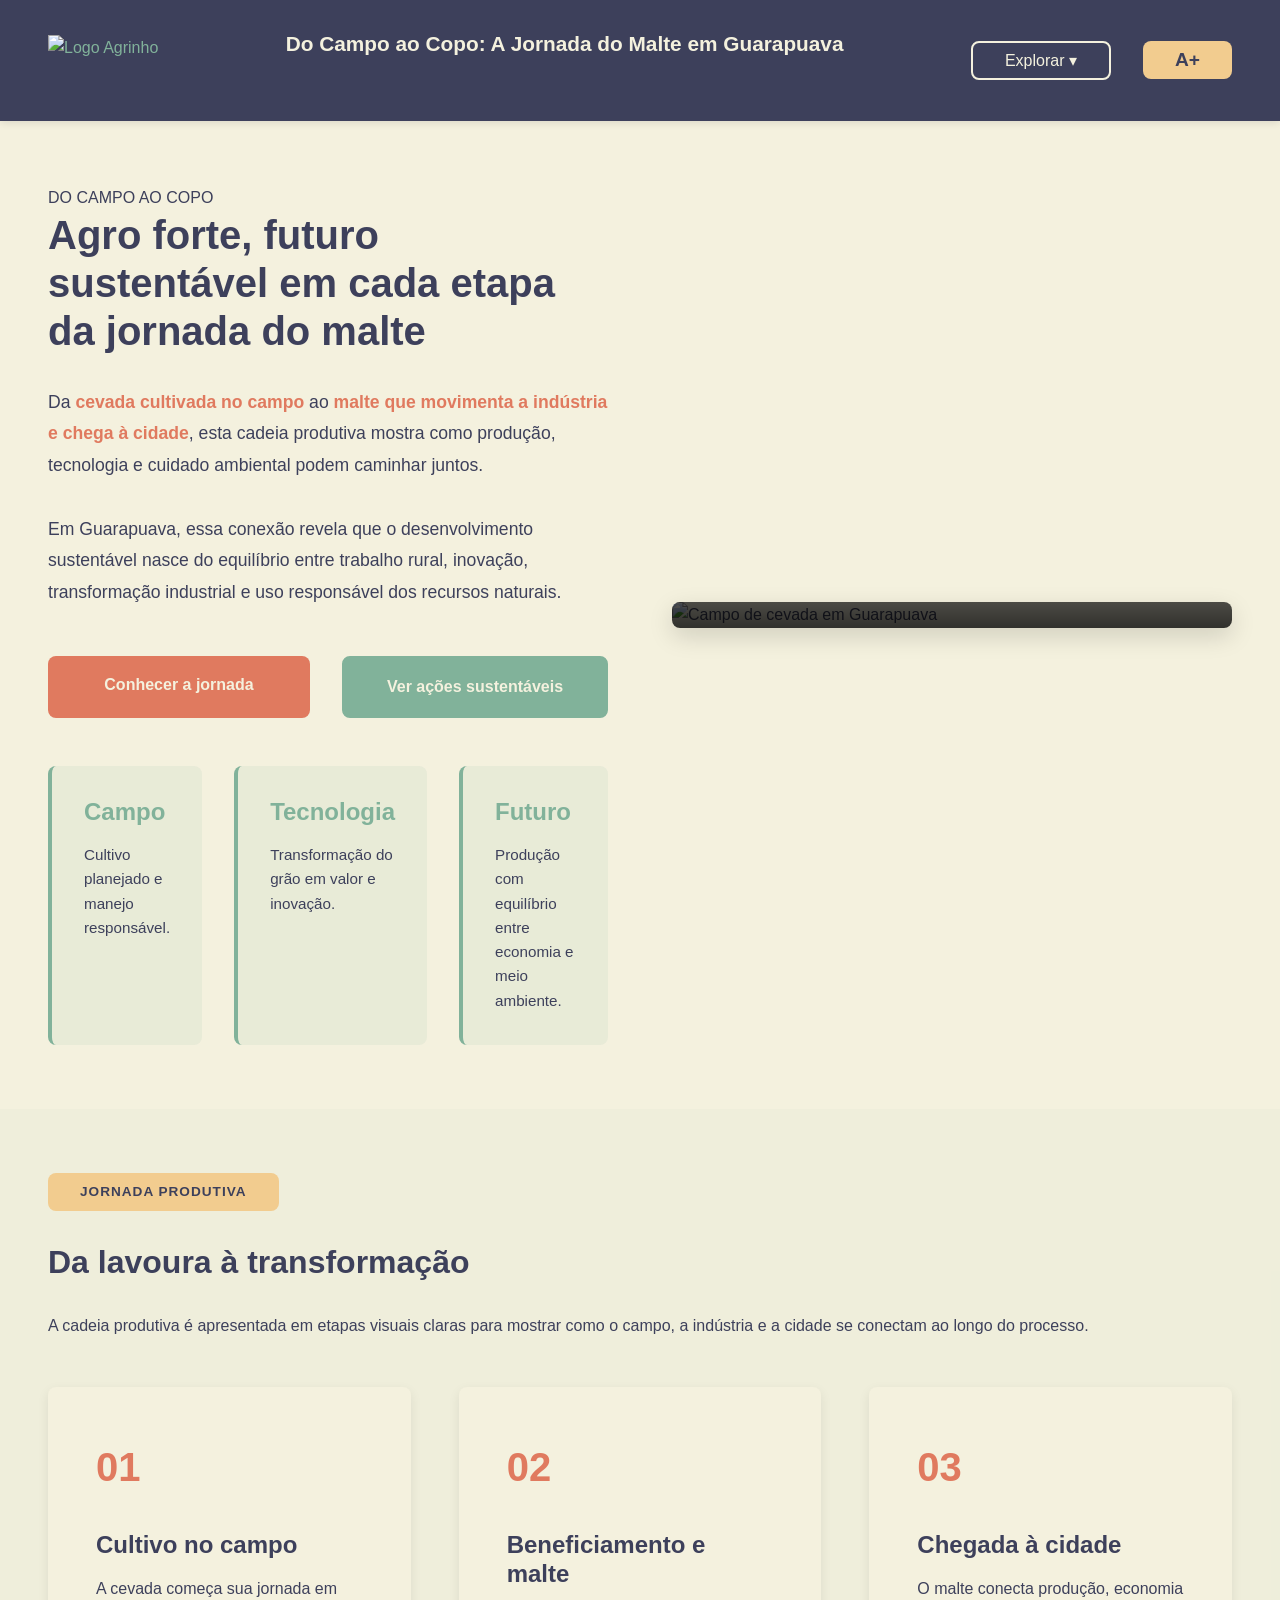
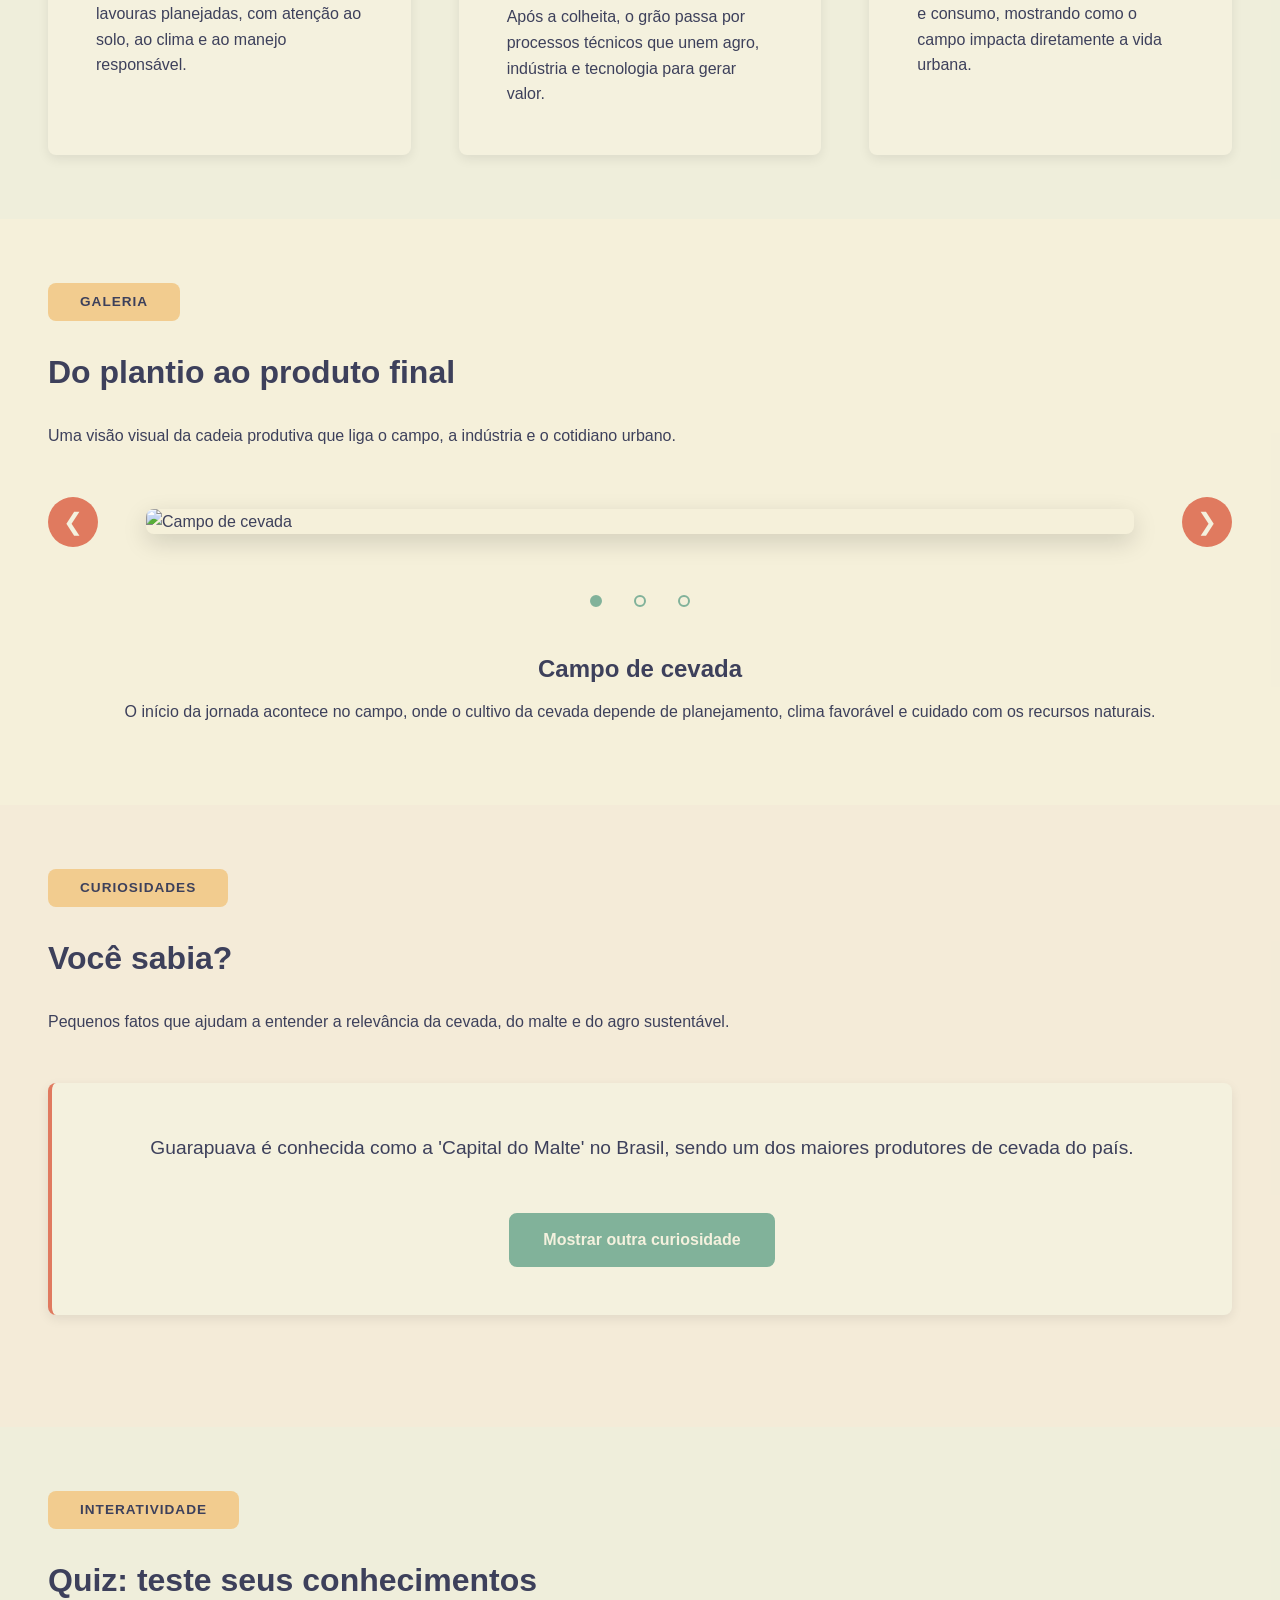
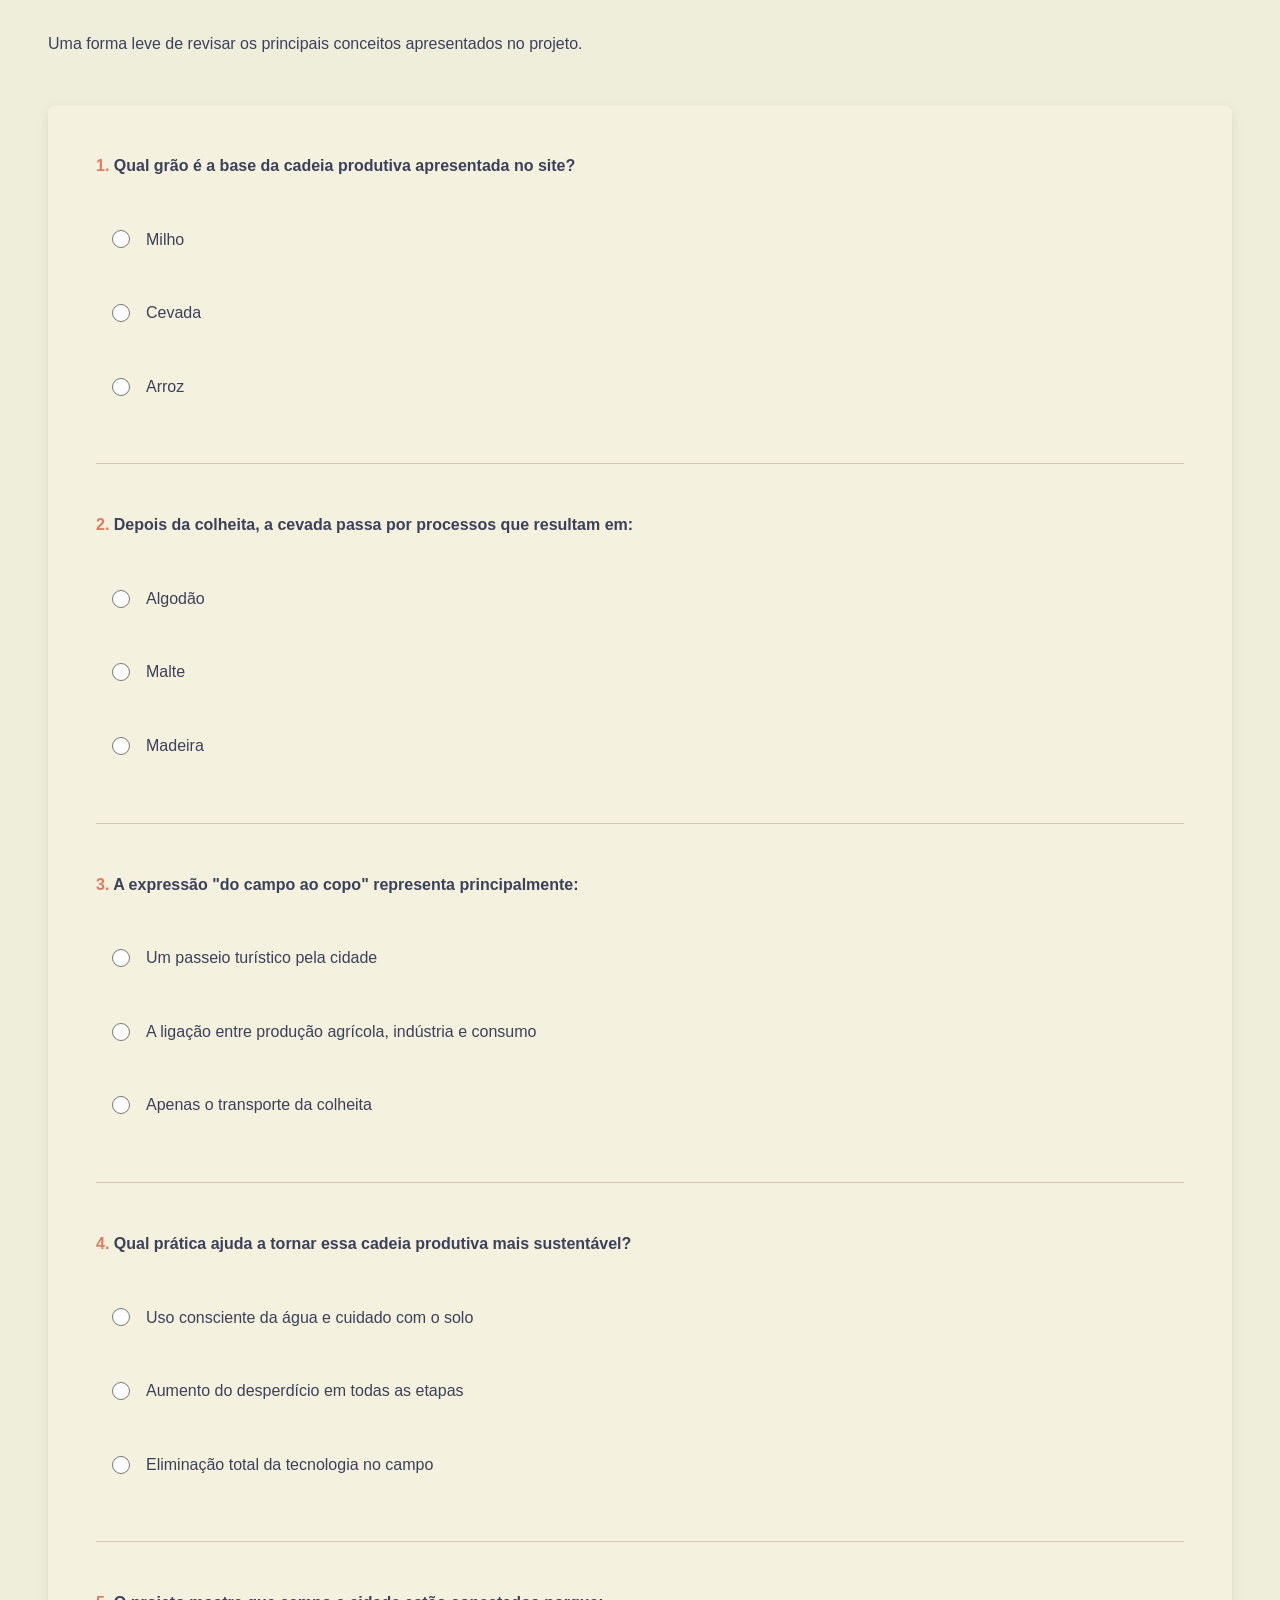
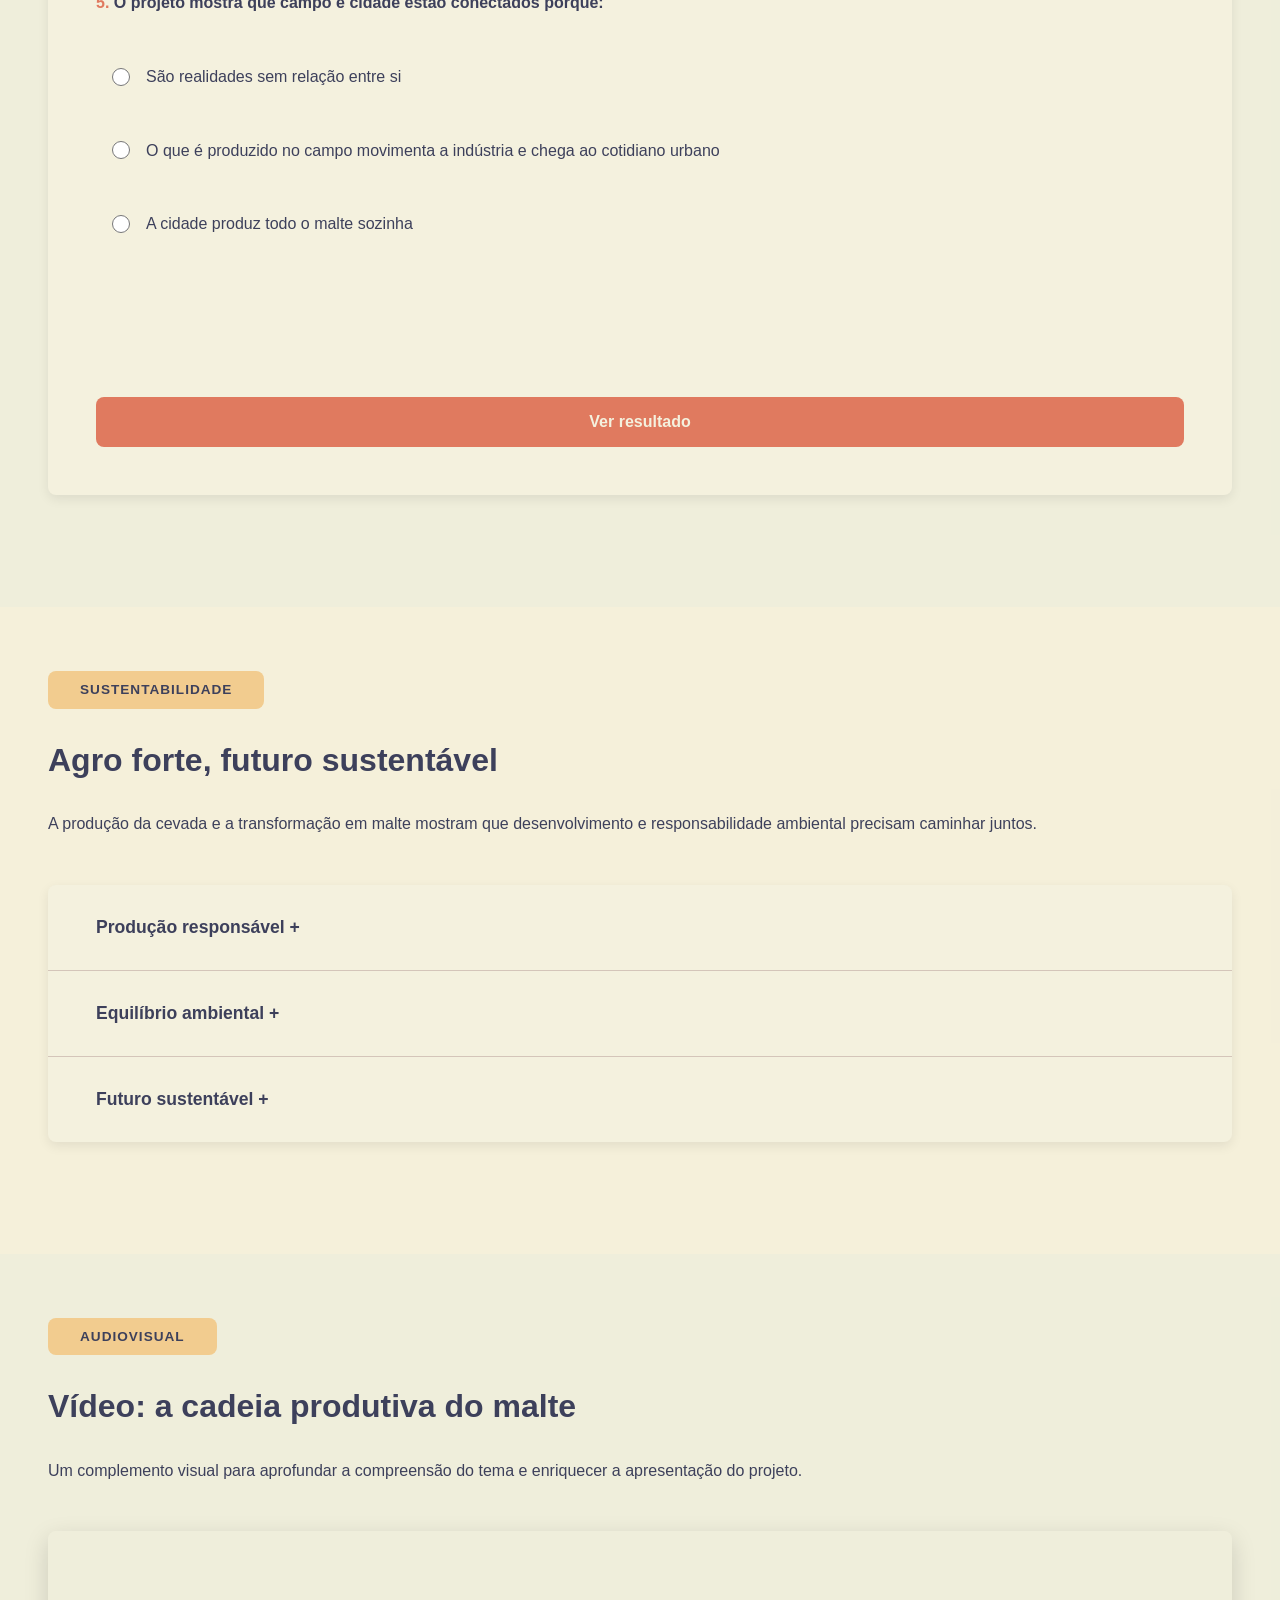
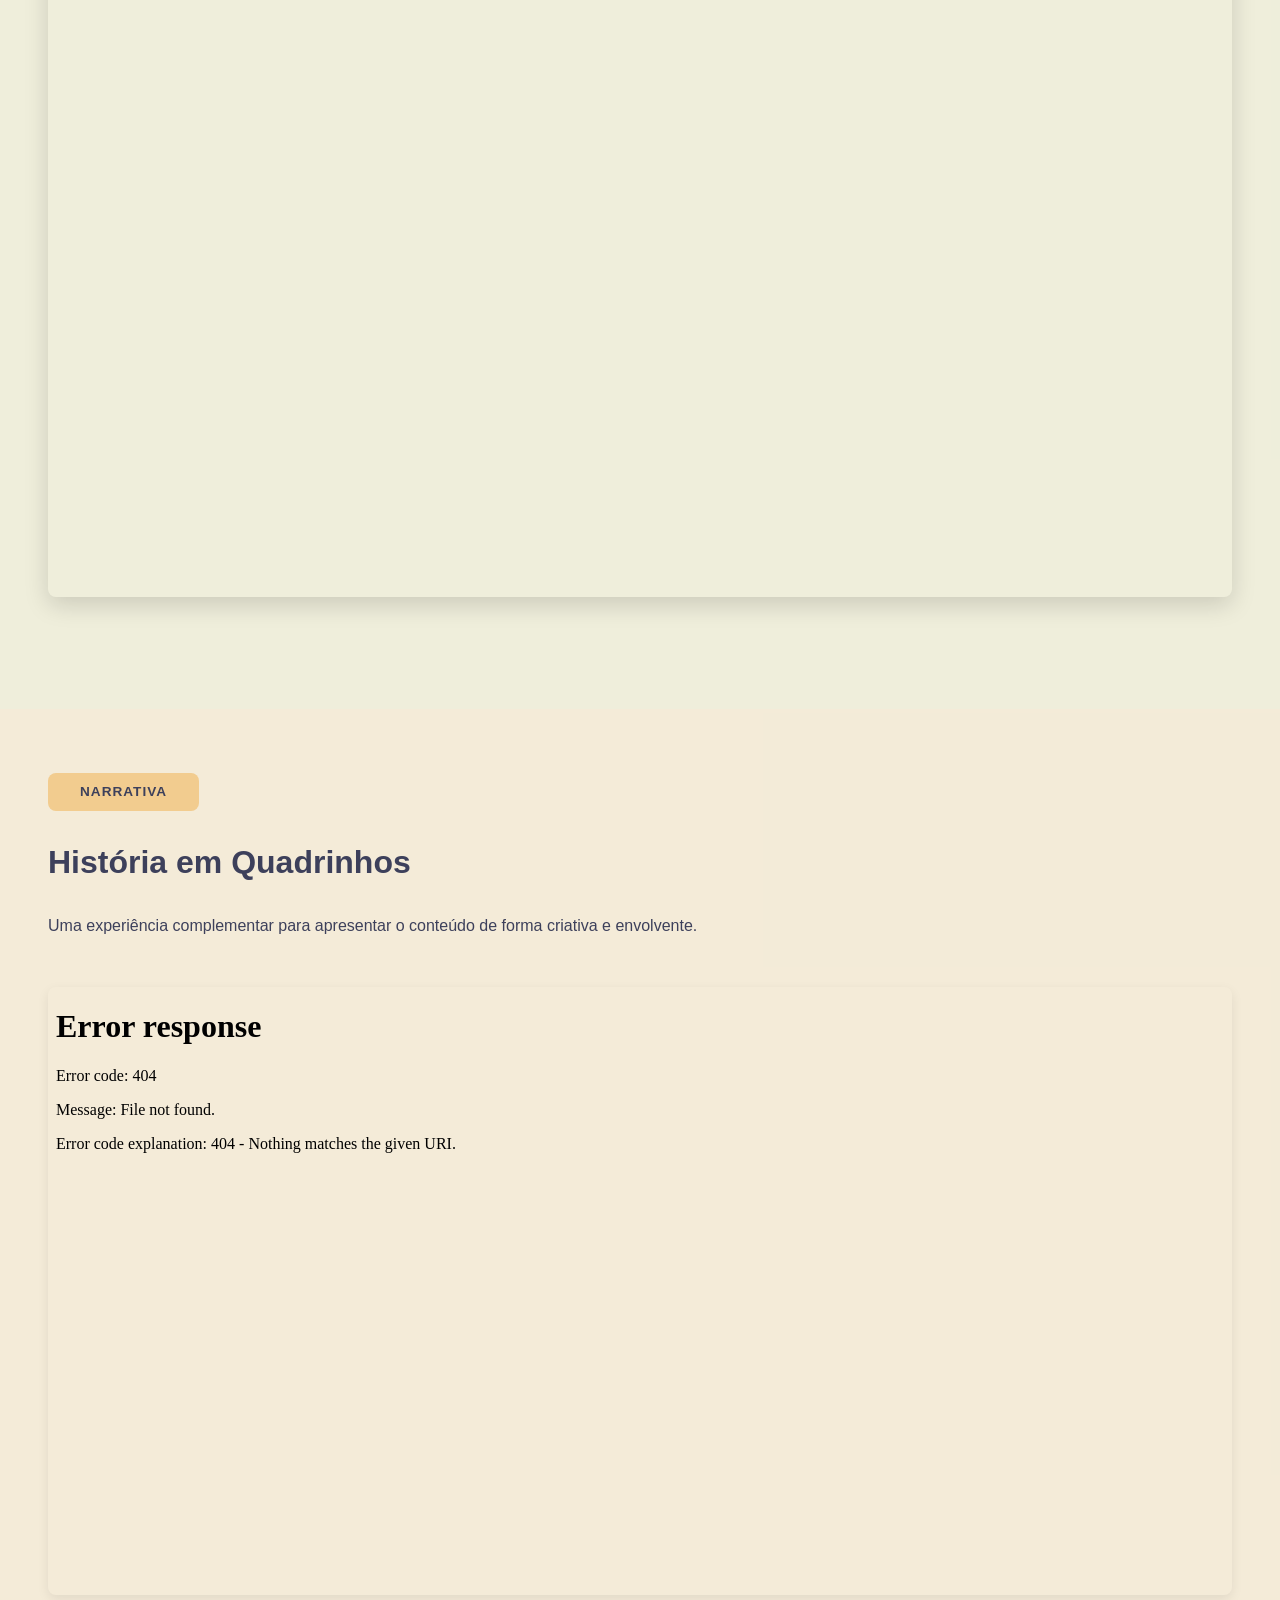
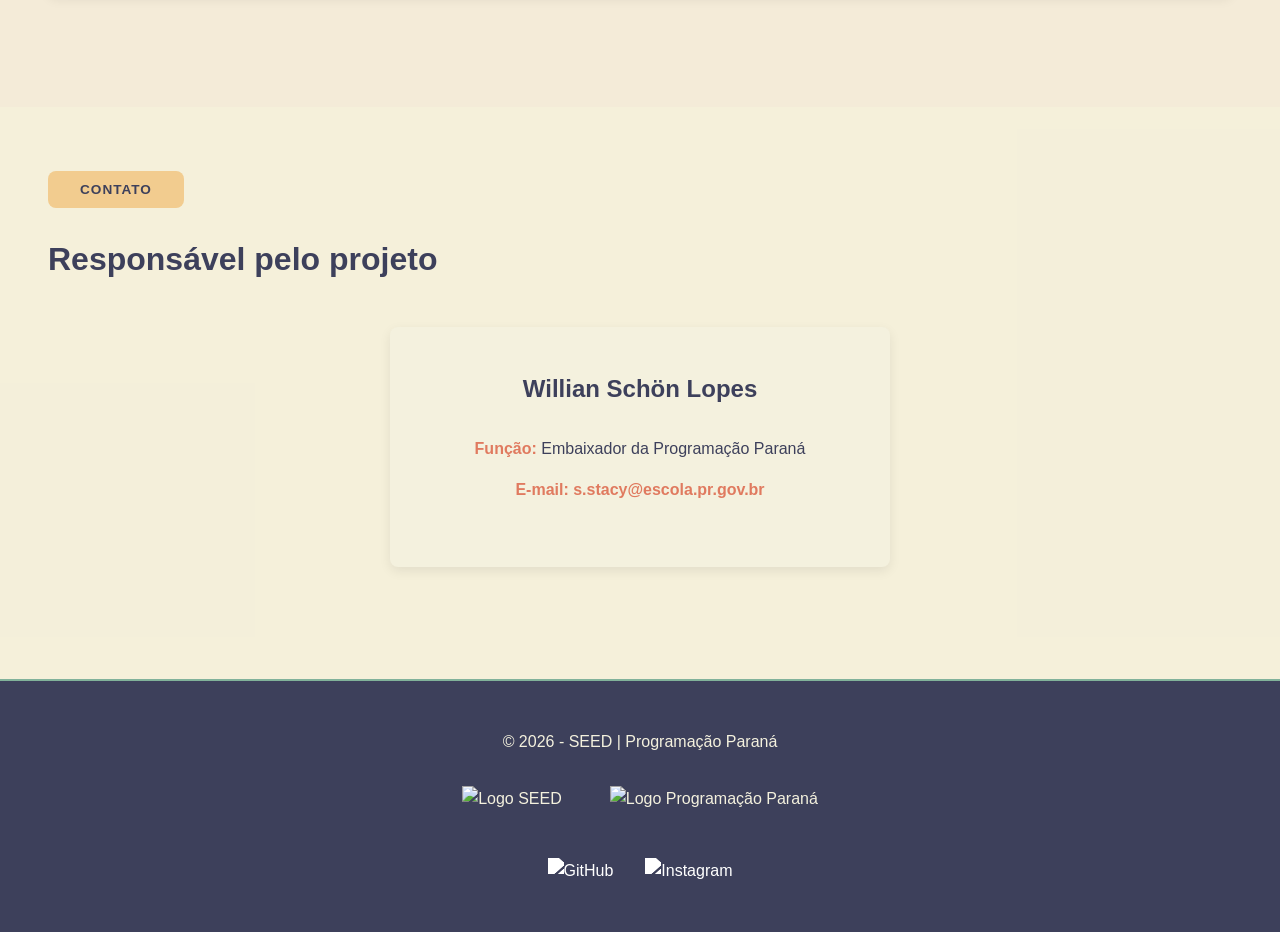
==== index.html @ 2def93a9 "Add files via upload" ====
<!DOCTYPE html>
<html lang="pt-BR">
<head>
    <meta charset="UTF-8">
    <meta name="viewport" content="width=device-width, initial-scale=1.0">
    <title>Do Campo ao Copo: A Jornada do Malte em Guarapuava</title>
    <link rel="stylesheet" href="style.css">
</head>
<body>
    <!-- Header -->
    <header id="header" class="header">
        <div class="header-container">
            <a href="#inicio" class="logo-link" aria-label="Voltar ao início">
                <img src="./img/logo.png" alt="Logo Agrinho" class="logo">
            </a>
            <h1 class="site-title">Do Campo ao Copo: A Jornada do Malte em Guarapuava</h1>
            <nav class="nav-desktop">
                <button id="nav-more-btn" class="nav-more-btn" aria-label="Menu de navegação">Explorar ▾</button>
                <div id="nav-menu" class="nav-menu hidden">
                    <a href="#jornada">Jornada Produtiva</a>
                    <a href="#galeria">Galeria</a>
                    <a href="#curiosidades">Curiosidades</a>
                    <a href="#quiz">Quiz</a>
                    <a href="#sustentabilidade">Sustentabilidade</a>
                    <a href="#video">Vídeo</a>
                    <a href="#hq">História em Quadrinhos</a>
                    <a href="#contato">Contato</a>
                </div>
            </nav>
            <button id="accessibility-btn" class="accessibility-btn" aria-label="Menu de acessibilidade">A+</button>
        </div>
    </header>

    <!-- Accessibility Menu -->
    <div id="accessibility-menu" class="accessibility-menu hidden">
        <div class="accessibility-content">
            <h3>Acessibilidade</h3>
            <div class="accessibility-controls">
                <button id="font-increase" class="font-btn">🔠 Aumentar fonte</button>
                <button id="font-decrease" class="font-btn">🔡 Diminuir fonte</button>
                <button id="contrast-toggle" class="contrast-btn">🌓 Alto contraste</button>
            </div>
            <p class="close-hint">Pressione ESC para fechar</p>
        </div>
    </div>

    <!-- Main Content -->
    <main>
        <!-- Hero Section -->
        <section id="inicio" class="hero">
            <div class="hero-content">
                <div class="hero-text">
                    <span class="hero-label">DO CAMPO AO COPO</span>
                    <h2>Agro forte, futuro sustentável em cada etapa da jornada do malte</h2>
                    <p>Da <strong>cevada cultivada no campo</strong> ao <strong>malte que movimenta a indústria e chega à cidade</strong>, esta cadeia produtiva mostra como produção, tecnologia e cuidado ambiental podem caminhar juntos.</p>
                    <p>Em Guarapuava, essa conexão revela que o desenvolvimento sustentável nasce do equilíbrio entre trabalho rural, inovação, transformação industrial e uso responsável dos recursos naturais.</p>
                    <div class="hero-buttons">
                        <a href="#jornada" class="btn btn-primary">Conhecer a jornada</a>
                        <a href="#sustentabilidade" class="btn btn-secondary">Ver ações sustentáveis</a>
                    </div>
                </div>
                <div class="hero-cards">
                    <div class="hero-card">
                        <h3>Campo</h3>
                        <p>Cultivo planejado e manejo responsável.</p>
                    </div>
                    <div class="hero-card">
                        <h3>Tecnologia</h3>
                        <p>Transformação do grão em valor e inovação.</p>
                    </div>
                    <div class="hero-card">
                        <h3>Futuro</h3>
                        <p>Produção com equilíbrio entre economia e meio ambiente.</p>
                    </div>
                </div>
            </div>
            <div class="hero-image">
                <img src="./img/Hero.png" alt="Campo de cevada em Guarapuava">
                <div class="hero-overlay">
                    <p><strong>UMA MESMA CADEIA, MUITOS IMPACTOS</strong></p>
                    <p>O campo produz, a indústria transforma e a cidade reconhece o valor dessa conexão.</p>
                </div>
            </div>
        </section>

        <!-- Jornada Produtiva Section -->
        <section id="jornada" class="jornada">
            <div class="section-label">JORNADA PRODUTIVA</div>
            <h2>Da lavoura à transformação</h2>
            <p>A cadeia produtiva é apresentada em etapas visuais claras para mostrar como o campo, a indústria e a cidade se conectam ao longo do processo.</p>
            
            <div class="jornada-grid">
                <div class="jornada-card">
                    <div class="jornada-number">01</div>
                    <h3>Cultivo no campo</h3>
                    <p>A cevada começa sua jornada em lavouras planejadas, com atenção ao solo, ao clima e ao manejo responsável.</p>
                </div>
                <div class="jornada-card">
                    <div class="jornada-number">02</div>
                    <h3>Beneficiamento e malte</h3>
                    <p>Após a colheita, o grão passa por processos técnicos que unem agro, indústria e tecnologia para gerar valor.</p>
                </div>
                <div class="jornada-card">
                    <div class="jornada-number">03</div>
                    <h3>Chegada à cidade</h3>
                    <p>O malte conecta produção, economia e consumo, mostrando como o campo impacta diretamente a vida urbana.</p>
                </div>
            </div>
        </section>

        <!-- Galeria Section -->
        <section id="galeria" class="galeria">
            <div class="section-label">GALERIA</div>
            <h2>Do plantio ao produto final</h2>
            <p>Uma visão visual da cadeia produtiva que liga o campo, a indústria e o cotidiano urbano.</p>
            
            <div class="carousel-container">
                <button id="carousel-prev" class="carousel-btn prev" aria-label="Imagem anterior">❮</button>
                <div class="carousel-main">
                    <img id="carousel-image" src="./img/Campo.png" alt="Campo de cevada em Guarapuava" class="carousel-image">
                </div>
                <button id="carousel-next" class="carousel-btn next" aria-label="Próxima imagem">❯</button>
            </div>

            <div class="carousel-indicators">
                <button class="indicator active" data-index="0" aria-label="Ir para imagem 1: Campo de cevada"></button>
                <button class="indicator" data-index="1" aria-label="Ir para imagem 2: Transformação em malte"></button>
                <button class="indicator" data-index="2" aria-label="Ir para imagem 3: Campo e cidade conectados"></button>
            </div>

            <div class="carousel-caption">
                <h3 id="carousel-title">Campo de cevada</h3>
                <p id="carousel-description">O início da jornada acontece no campo, onde o cultivo da cevada depende de planejamento, clima favorável e cuidado com os recursos naturais.</p>
            </div>
        </section>

        <!-- Curiosidades Section -->
        <section id="curiosidades" class="curiosidades">
            <div class="section-label">CURIOSIDADES</div>
            <h2>Você sabia?</h2>
            <p>Pequenos fatos que ajudam a entender a relevância da cevada, do malte e do agro sustentável.</p>
            
            <div class="fact-box">
                <p id="fact-text">A cevada é um dos grãos cultivados há mais tempo pela humanidade e segue tendo grande importância econômica e alimentar.</p>
                <button id="fact-btn" class="btn btn-secondary">Mostrar outra curiosidade</button>
            </div>
        </section>

        <!-- Quiz Section -->
        <section id="quiz" class="quiz">
            <div class="section-label">INTERATIVIDADE</div>
            <h2>Quiz: teste seus conhecimentos</h2>
            <p>Uma forma leve de revisar os principais conceitos apresentados no projeto.</p>
            
            <form id="quiz-form" class="quiz-form">
                <div class="quiz-question">
                    <p><strong>1.</strong> Qual grão é a base da cadeia produtiva apresentada no site?</p>
                    <div class="quiz-options">
                        <label><input type="radio" name="q1" value="errado"> Milho</label>
                        <label><input type="radio" name="q1" value="certo"> Cevada</label>
                        <label><input type="radio" name="q1" value="errado"> Arroz</label>
                    </div>
                </div>

                <div class="quiz-question">
                    <p><strong>2.</strong> Depois da colheita, a cevada passa por processos que resultam em:</p>
                    <div class="quiz-options">
                        <label><input type="radio" name="q2" value="errado"> Algodão</label>
                        <label><input type="radio" name="q2" value="certo"> Malte</label>
                        <label><input type="radio" name="q2" value="errado"> Madeira</label>
                    </div>
                </div>

                <div class="quiz-question">
                    <p><strong>3.</strong> A expressão "do campo ao copo" representa principalmente:</p>
                    <div class="quiz-options">
                        <label><input type="radio" name="q3" value="errado"> Um passeio turístico pela cidade</label>
                        <label><input type="radio" name="q3" value="certo"> A ligação entre produção agrícola, indústria e consumo</label>
                        <label><input type="radio" name="q3" value="errado"> Apenas o transporte da colheita</label>
                    </div>
                </div>

                <div class="quiz-question">
                    <p><strong>4.</strong> Qual prática ajuda a tornar essa cadeia produtiva mais sustentável?</p>
                    <div class="quiz-options">
                        <label><input type="radio" name="q4" value="certo"> Uso consciente da água e cuidado com o solo</label>
                        <label><input type="radio" name="q4" value="errado"> Aumento do desperdício em todas as etapas</label>
                        <label><input type="radio" name="q4" value="errado"> Eliminação total da tecnologia no campo</label>
                    </div>
                </div>

                <div class="quiz-question">
                    <p><strong>5.</strong> O projeto mostra que campo e cidade estão conectados porque:</p>
                    <div class="quiz-options">
                        <label><input type="radio" name="q5" value="errado"> São realidades sem relação entre si</label>
                        <label><input type="radio" name="q5" value="certo"> O que é produzido no campo movimenta a indústria e chega ao cotidiano urbano</label>
                        <label><input type="radio" name="q5" value="errado"> A cidade produz todo o malte sozinha</label>
                    </div>
                </div>

                <button type="button" id="quiz-submit" class="btn btn-primary">Ver resultado</button>
            </form>

            <div id="quiz-result" class="quiz-result hidden">
                <h3>Seu resultado</h3>
                <p id="result-score"></p>
                <p id="result-message"></p>
                <button id="quiz-restart" class="btn btn-secondary">Refazer quiz</button>
            </div>
        </section>

        <!-- Sustentabilidade Section -->
        <section id="sustentabilidade" class="sustentabilidade">
            <div class="section-label">SUSTENTABILIDADE</div>
            <h2>Agro forte, futuro sustentável</h2>
            <p>A produção da cevada e a transformação em malte mostram que desenvolvimento e responsabilidade ambiental precisam caminhar juntos.</p>
            
            <div class="accordion">
                <div class="accordion-item">
                    <button class="accordion-header">Produção responsável +</button>
                    <div class="accordion-content hidden">
                        <p>O manejo responsável do solo, o uso consciente da água e a seleção adequada de sementes garantem uma produção de qualidade sem comprometer os recursos naturais. A tecnologia agrícola moderna permite otimizar cada etapa do cultivo, reduzindo desperdícios e aumentando a eficiência.</p>
                    </div>
                </div>

                <div class="accordion-item">
                    <button class="accordion-header">Equilíbrio ambiental +</button>
                    <div class="accordion-content hidden">
                        <p>A preservação do solo, a conservação da biodiversidade e a redução do uso de agrotóxicos são práticas essenciais para manter o equilíbrio ambiental. A cadeia produtiva do malte demonstra como é possível produzir alimentos de qualidade respeitando o meio ambiente.</p>
                    </div>
                </div>

                <div class="accordion-item">
                    <button class="accordion-header">Futuro sustentável +</button>
                    <div class="accordion-content hidden">
                        <p>Investir em inovação, tecnologia limpa e práticas sustentáveis garante um futuro próspero para o agronegócio. A conexão entre campo, indústria e cidade cria oportunidades de desenvolvimento econômico que beneficiam toda a sociedade sem prejudicar as gerações futuras.</p>
                    </div>
                </div>
            </div>
        </section>

        <!-- Vídeo Section -->
        <section id="video" class="video">
            <div class="section-label">AUDIOVISUAL</div>
            <h2>Vídeo: a cadeia produtiva do malte</h2>
            <p>Um complemento visual para aprofundar a compreensão do tema e enriquecer a apresentação do projeto.</p>
            
            <div class="video-container">
                <div class="video-responsive">
                    <iframe width="560" height="315" src="https://www.youtube.com/embed/S_8qCqU0uR4" title="YouTube video player" frameborder="0" allow="accelerometer; autoplay; clipboard-write; encrypted-media; gyroscope; picture-in-picture; web-share" allowfullscreen></iframe>
                </div>
            </div>
        </section>

        <!-- HQ Section -->
        <section id="hq" class="hq">
            <div class="section-label">NARRATIVA</div>
            <h2>História em Quadrinhos</h2>
            <p>Uma experiência complementar para apresentar o conteúdo de forma criativa e envolvente.</p>
            
            <div class="hq-container">
                <iframe src="./HQ/hq.html" title="História em Quadrinhos" class="hq-iframe"></iframe>
            </div>
        </section>

        <!-- Contato Section -->
        <section id="contato" class="contato">
            <div class="section-label">CONTATO</div>
            <h2>Responsável pelo projeto</h2>
            
            <div class="contato-card">
                <h3>Willian Schön Lopes</h3>
                <p><strong>Função:</strong> Embaixador da Programação Paraná</p>
                <p><strong>E-mail:</strong> <a href="mailto:s.stacy@escola.pr.gov.br">s.stacy@escola.pr.gov.br</a></p>
            </div>
        </section>
    </main>

    <!-- Footer -->
    <footer class="footer">
        <div class="footer-content">
            <p>&copy; 2026 - SEED | Programação Paraná</p>
            <div class="footer-logos">
                <img src="./img/SEED.png" alt="Logo SEED" class="footer-logo">
                <img src="./img/ProgramacaoParana.png" alt="Logo Programação Paraná" class="footer-logo">
            </div>
            <div class="social-links">
                <a href="https://github.com/schonlopes" aria-label="GitHub">
                    <img src="./img/github.png" alt="GitHub">
                </a>
                <a href="https://www.instagram.com/schonlopes" aria-label="Instagram">
                    <img src="./img/instagram.png" alt="Instagram">
                </a>
            </div>
        </div>
    </footer>

    <script src="script.js"></script>
</body>
</html>
---- style.css ----
/* ==================== VARIÁVEIS CSS ==================== */
:root {
    --color-primary: #81b29a;
    --color-secondary: #e07a5f;
    --color-accent: #f2cc8f;
    --color-dark: #3d405b;
    --color-light: #f4f1de;
    --color-text: #3d405b;
    --color-border: #d4c5b9;
    
    --font-size-base: 16px;
    --font-size-h1: 3rem;
    --font-size-h2: 2rem;
    --font-size-h3: 1.5rem;
    
    --spacing-xs: 0.5rem;
    --spacing-sm: 1rem;
    --spacing-md: 2rem;
    --spacing-lg: 3rem;
    --spacing-xl: 4rem;
    
    --border-radius: 8px;
    --transition: all 0.3s ease;
}

/* ==================== RESET E ESTILOS GLOBAIS ==================== */
* {
    margin: 0;
    padding: 0;
    box-sizing: border-box;
}

html {
    scroll-behavior: smooth;
}

body {
    font-family: -apple-system, BlinkMacSystemFont, 'Segoe UI', Roboto, Oxygen, Ubuntu, Cantarell, sans-serif;
    font-size: var(--font-size-base);
    line-height: 1.6;
    color: var(--color-text);
    background-color: var(--color-light);
}

body.high-contrast {
    --color-light: #000000;
    --color-dark: #ffffff;
    --color-text: #ffffff;
    --color-primary: #ffff00;
    --color-secondary: #00ffff;
    background-color: #000000;
    color: #ffffff;
}

/* ==================== TIPOGRAFIA ==================== */
h1, h2, h3, h4, h5, h6 {
    font-weight: 700;
    line-height: 1.2;
    margin-bottom: var(--spacing-md);
}

h1 { font-size: var(--font-size-h1); }
h2 { font-size: var(--font-size-h2); }
h3 { font-size: var(--font-size-h3); }

p {
    margin-bottom: var(--spacing-sm);
}

a {
    color: var(--color-primary);
    text-decoration: none;
    transition: var(--transition);
}

a:hover {
    color: var(--color-secondary);
    text-decoration: underline;
}

strong {
    font-weight: 700;
    color: var(--color-secondary);
}

/* ==================== HEADER ==================== */
.header {
    background-color: var(--color-dark);
    color: var(--color-light);
    padding: var(--spacing-md) var(--spacing-lg);
    position: sticky;
    top: 0;
    z-index: 1000;
    box-shadow: 0 2px 8px rgba(0, 0, 0, 0.1);
}

.header-container {
    max-width: 1400px;
    margin: 0 auto;
    display: flex;
    align-items: center;
    justify-content: space-between;
    gap: var(--spacing-md);
}

.logo-link {
    display: flex;
    align-items: center;
    flex-shrink: 0;
}

.logo {
    height: 50px;
    width: auto;
}

.site-title {
    flex: 1;
    font-size: 1.3rem;
    font-weight: 700;
    text-align: center;
}

/* ==================== NAVEGAÇÃO ==================== */
.nav-desktop {
    position: relative;
}

.nav-more-btn {
    background-color: transparent;
    border: 2px solid var(--color-light);
    color: var(--color-light);
    padding: var(--spacing-xs) var(--spacing-md);
    border-radius: var(--border-radius);
    cursor: pointer;
    font-size: 1rem;
    transition: var(--transition);
}

.nav-more-btn:hover {
    background-color: var(--color-primary);
    border-color: var(--color-primary);
    color: var(--color-dark);
}

.nav-menu {
    position: absolute;
    top: 100%;
    right: 0;
    background-color: var(--color-dark);
    border: 1px solid var(--color-border);
    border-radius: var(--border-radius);
    margin-top: var(--spacing-xs);
    min-width: 200px;
    box-shadow: 0 4px 12px rgba(0, 0, 0, 0.2);
}

.nav-menu a {
    display: block;
    padding: var(--spacing-sm) var(--spacing-md);
    color: var(--color-light);
    border-bottom: 1px solid rgba(255, 255, 255, 0.1);
    transition: var(--transition);
}

.nav-menu a:last-child {
    border-bottom: none;
}

.nav-menu a:hover {
    background-color: var(--color-primary);
    color: var(--color-dark);
}

.nav-menu.hidden {
    display: none;
}

/* ==================== ACESSIBILIDADE ==================== */
.accessibility-btn {
    background-color: var(--color-accent);
    border: none;
    color: var(--color-dark);
    padding: var(--spacing-xs) var(--spacing-md);
    border-radius: var(--border-radius);
    cursor: pointer;
    font-weight: 700;
    font-size: 1.2rem;
    transition: var(--transition);
}

.accessibility-btn:hover {
    background-color: var(--color-secondary);
    color: var(--color-light);
}

.accessibility-menu {
    position: fixed;
    top: 80px;
    right: 20px;
    background-color: var(--color-light);
    border: 2px solid var(--color-primary);
    border-radius: var(--border-radius);
    padding: var(--spacing-md);
    z-index: 999;
    box-shadow: 0 4px 16px rgba(0, 0, 0, 0.2);
    max-width: 300px;
}

.accessibility-menu.hidden {
    display: none;
}

.accessibility-content h3 {
    margin-bottom: var(--spacing-md);
    color: var(--color-dark);
}

.accessibility-controls {
    display: flex;
    flex-direction: column;
    gap: var(--spacing-sm);
    margin-bottom: var(--spacing-md);
}

.font-btn, .contrast-btn {
    background-color: var(--color-primary);
    border: none;
    color: var(--color-light);
    padding: var(--spacing-sm) var(--spacing-md);
    border-radius: var(--border-radius);
    cursor: pointer;
    transition: var(--transition);
}

.font-btn:hover, .contrast-btn:hover {
    background-color: var(--color-secondary);
}

.close-hint {
    font-size: 0.85rem;
    color: var(--color-text);
    opacity: 0.7;
}

/* ==================== BOTÕES ==================== */
.btn {
    display: inline-block;
    padding: var(--spacing-sm) var(--spacing-md);
    border-radius: var(--border-radius);
    border: none;
    cursor: pointer;
    font-weight: 600;
    transition: var(--transition);
    text-align: center;
    font-size: 1rem;
}

.btn-primary {
    background-color: var(--color-secondary);
    color: var(--color-light);
}

.btn-primary:hover {
    background-color: #c66a52;
    transform: translateY(-2px);
}

.btn-secondary {
    background-color: var(--color-primary);
    color: var(--color-light);
    border: 2px solid var(--color-primary);
}

.btn-secondary:hover {
    background-color: transparent;
    color: var(--color-primary);
}

/* ==================== SEÇÕES GERAIS ==================== */
section {
    padding: var(--spacing-xl) var(--spacing-lg);
    max-width: 1400px;
    margin: 0 auto;
}

.section-label {
    display: inline-block;
    background-color: var(--color-accent);
    color: var(--color-dark);
    padding: var(--spacing-xs) var(--spacing-md);
    border-radius: var(--border-radius);
    font-size: 0.85rem;
    font-weight: 700;
    margin-bottom: var(--spacing-md);
    letter-spacing: 1px;
}

/* ==================== HERO SECTION ==================== */
.hero {
    display: grid;
    grid-template-columns: 1fr 1fr;
    gap: var(--spacing-xl);
    align-items: center;
    padding: var(--spacing-xl) var(--spacing-lg);
}

.hero-text h2 {
    font-size: 2.5rem;
    margin-bottom: var(--spacing-md);
    color: var(--color-dark);
}

.hero-text p {
    font-size: 1.1rem;
    margin-bottom: var(--spacing-md);
    line-height: 1.8;
}

.hero-buttons {
    display: flex;
    gap: var(--spacing-md);
    margin-top: var(--spacing-lg);
    flex-wrap: wrap;
}

.hero-buttons .btn {
    flex: 1;
    min-width: 150px;
}

.hero-cards {
    display: grid;
    grid-template-columns: repeat(3, 1fr);
    gap: var(--spacing-md);
    margin-top: var(--spacing-lg);
}

.hero-card {
    background-color: rgba(129, 178, 154, 0.1);
    padding: var(--spacing-md);
    border-radius: var(--border-radius);
    border-left: 4px solid var(--color-primary);
}

.hero-card h3 {
    color: var(--color-primary);
    margin-bottom: var(--spacing-sm);
}

.hero-card p {
    font-size: 0.95rem;
    margin-bottom: 0;
}

.hero-image {
    position: relative;
    border-radius: var(--border-radius);
    overflow: hidden;
    box-shadow: 0 8px 24px rgba(0, 0, 0, 0.15);
}

.hero-image img {
    width: 100%;
    height: auto;
    display: block;
}

.hero-overlay {
    position: absolute;
    bottom: 0;
    left: 0;
    right: 0;
    background: linear-gradient(to top, rgba(0, 0, 0, 0.8), transparent);
    color: var(--color-light);
    padding: var(--spacing-lg) var(--spacing-md);
    text-align: center;
}

.hero-overlay p {
    margin-bottom: var(--spacing-xs);
    font-weight: 600;
}

/* ==================== JORNADA SECTION ==================== */
.jornada {
    background-color: rgba(129, 178, 154, 0.05);
}

.jornada-grid {
    display: grid;
    grid-template-columns: repeat(auto-fit, minmax(280px, 1fr));
    gap: var(--spacing-lg);
    margin-top: var(--spacing-lg);
}

.jornada-card {
    background-color: var(--color-light);
    padding: var(--spacing-lg);
    border-radius: var(--border-radius);
    box-shadow: 0 4px 12px rgba(0, 0, 0, 0.08);
    transition: var(--transition);
}

.jornada-card:hover {
    transform: translateY(-4px);
    box-shadow: 0 8px 20px rgba(0, 0, 0, 0.12);
}

.jornada-number {
    font-size: 2.5rem;
    font-weight: 700;
    color: var(--color-secondary);
    margin-bottom: var(--spacing-md);
}

.jornada-card h3 {
    color: var(--color-dark);
    margin-bottom: var(--spacing-sm);
}

.jornada-card p {
    color: var(--color-text);
    margin-bottom: 0;
}

/* ==================== GALERIA/CAROUSEL ==================== */
.galeria {
    background-color: rgba(242, 204, 143, 0.05);
}

.carousel-container {
    display: flex;
    align-items: center;
    gap: var(--spacing-lg);
    margin: var(--spacing-lg) 0;
    position: relative;
}

.carousel-main {
    flex: 1;
    border-radius: var(--border-radius);
    overflow: hidden;
    box-shadow: 0 8px 24px rgba(0, 0, 0, 0.15);
}

.carousel-image {
    width: 100%;
    height: auto;
    display: block;
}

.carousel-btn {
    background-color: var(--color-secondary);
    border: none;
    color: var(--color-light);
    width: 50px;
    height: 50px;
    border-radius: 50%;
    cursor: pointer;
    font-size: 1.5rem;
    display: flex;
    align-items: center;
    justify-content: center;
    transition: var(--transition);
    flex-shrink: 0;
}

.carousel-btn:hover {
    background-color: #c66a52;
    transform: scale(1.1);
}

.carousel-indicators {
    display: flex;
    justify-content: center;
    gap: var(--spacing-md);
    margin: var(--spacing-lg) 0;
}

.indicator {
    width: 12px;
    height: 12px;
    border-radius: 50%;
    border: 2px solid var(--color-primary);
    background-color: transparent;
    cursor: pointer;
    transition: var(--transition);
}

.indicator.active {
    background-color: var(--color-primary);
}

.carousel-caption {
    text-align: center;
    margin-top: var(--spacing-lg);
}

.carousel-caption h3 {
    color: var(--color-dark);
    margin-bottom: var(--spacing-sm);
}

.carousel-caption p {
    font-size: 1rem;
    color: var(--color-text);
}

/* ==================== CURIOSIDADES ==================== */
.curiosidades {
    background-color: rgba(224, 122, 95, 0.05);
}

.fact-box {
    background-color: var(--color-light);
    padding: var(--spacing-lg);
    border-radius: var(--border-radius);
    border-left: 4px solid var(--color-secondary);
    text-align: center;
    box-shadow: 0 4px 12px rgba(0, 0, 0, 0.08);
    margin: var(--spacing-lg) 0;
}

.fact-box p {
    font-size: 1.2rem;
    color: var(--color-dark);
    margin-bottom: var(--spacing-lg);
    line-height: 1.8;
}

/* ==================== QUIZ ==================== */
.quiz {
    background-color: rgba(129, 178, 154, 0.05);
}

.quiz-form {
    background-color: var(--color-light);
    padding: var(--spacing-lg);
    border-radius: var(--border-radius);
    margin: var(--spacing-lg) 0;
    box-shadow: 0 4px 12px rgba(0, 0, 0, 0.08);
}

.quiz-question {
    margin-bottom: var(--spacing-lg);
    padding-bottom: var(--spacing-lg);
    border-bottom: 1px solid var(--color-border);
}

.quiz-question:last-of-type {
    border-bottom: none;
}

.quiz-question p {
    font-weight: 600;
    margin-bottom: var(--spacing-md);
    color: var(--color-dark);
}

.quiz-options {
    display: flex;
    flex-direction: column;
    gap: var(--spacing-sm);
}

.quiz-options label {
    display: flex;
    align-items: center;
    gap: var(--spacing-sm);
    cursor: pointer;
    padding: var(--spacing-sm);
    border-radius: var(--border-radius);
    transition: var(--transition);
}

.quiz-options label:hover {
    background-color: rgba(129, 178, 154, 0.1);
}

.quiz-options input[type="radio"] {
    cursor: pointer;
    width: 18px;
    height: 18px;
}

#quiz-submit {
    width: 100%;
    margin-top: var(--spacing-lg);
}

.quiz-result {
    background-color: var(--color-accent);
    padding: var(--spacing-lg);
    border-radius: var(--border-radius);
    text-align: center;
    margin-top: var(--spacing-lg);
}

.quiz-result.hidden {
    display: none;
}

.quiz-result h3 {
    color: var(--color-dark);
    margin-bottom: var(--spacing-md);
}

.quiz-result p {
    font-size: 1.1rem;
    color: var(--color-dark);
    margin-bottom: var(--spacing-md);
}

#quiz-restart {
    width: 100%;
}

/* ==================== SUSTENTABILIDADE ==================== */
.sustentabilidade {
    background-color: rgba(242, 204, 143, 0.05);
}

.accordion {
    background-color: var(--color-light);
    border-radius: var(--border-radius);
    overflow: hidden;
    box-shadow: 0 4px 12px rgba(0, 0, 0, 0.08);
    margin: var(--spacing-lg) 0;
}

.accordion-item {
    border-bottom: 1px solid var(--color-border);
}

.accordion-item:last-child {
    border-bottom: none;
}

.accordion-header {
    width: 100%;
    padding: var(--spacing-md) var(--spacing-lg);
    background-color: transparent;
    border: none;
    text-align: left;
    cursor: pointer;
    font-size: 1.1rem;
    font-weight: 600;
    color: var(--color-dark);
    transition: var(--transition);
    display: flex;
    justify-content: space-between;
    align-items: center;
}

.accordion-header:hover {
    background-color: rgba(129, 178, 154, 0.1);
}

.accordion-content {
    padding: 0 var(--spacing-lg) var(--spacing-lg);
    color: var(--color-text);
    line-height: 1.8;
}

.accordion-content.hidden {
    display: none;
}

/* ==================== VÍDEO ==================== */
.video {
    background-color: rgba(129, 178, 154, 0.05);
}

.video-container {
    margin: var(--spacing-lg) 0;
    border-radius: var(--border-radius);
    overflow: hidden;
    box-shadow: 0 8px 24px rgba(0, 0, 0, 0.15);
}

.video-player {
    width: 100%;
    height: auto;
    display: block;
}

/* ==================== HQ ==================== */
.hq {
    background-color: rgba(224, 122, 95, 0.05);
}

.hq-container {
    margin: var(--spacing-lg) 0;
    border-radius: var(--border-radius);
    overflow: hidden;
    box-shadow: 0 4px 12px rgba(0, 0, 0, 0.08);
}

.hq-iframe {
    width: 100%;
    height: 600px;
    border: none;
    border-radius: var(--border-radius);
}

/* ==================== CONTATO ==================== */
.contato {
    background-color: rgba(242, 204, 143, 0.05);
}

.contato-card {
    background-color: var(--color-light);
    padding: var(--spacing-lg);
    border-radius: var(--border-radius);
    box-shadow: 0 4px 12px rgba(0, 0, 0, 0.08);
    max-width: 500px;
    margin: var(--spacing-lg) auto;
    text-align: center;
}

.contato-card h3 {
    color: var(--color-dark);
    margin-bottom: var(--spacing-md);
}

.contato-card p {
    margin-bottom: var(--spacing-sm);
}

.contato-card a {
    color: var(--color-secondary);
    font-weight: 600;
}

/* ==================== FOOTER ==================== */
.footer {
    background-color: var(--color-dark);
    color: var(--color-light);
    padding: var(--spacing-lg);
    text-align: center;
    border-top: 2px solid var(--color-primary);
}

.footer-content {
    max-width: 1400px;
    margin: 0 auto;
}

.footer-logos {
    display: flex;
    justify-content: center;
    gap: var(--spacing-lg);
    margin: var(--spacing-md) 0;
}

.footer-logo {
    height: 40px;
    width: auto;
}

.social-links {
    display: flex;
    justify-content: center;
    gap: var(--spacing-md);
    margin-top: var(--spacing-md);
}

.social-links a {
    display: inline-block;
    transition: var(--transition);
}

.social-links img {
    height: 30px;
    width: auto;
    filter: brightness(0) invert(1);
}

.social-links a:hover img {
    filter: brightness(0) invert(1) drop-shadow(0 0 5px var(--color-primary));
}

/* ==================== RESPONSIVIDADE ==================== */
@media (max-width: 768px) {
    :root {
        --font-size-base: 14px;
        --font-size-h1: 2rem;
        --font-size-h2: 1.5rem;
        --font-size-h3: 1.2rem;
        --spacing-lg: 2rem;
        --spacing-xl: 2rem;
    }

    .header-container {
        flex-wrap: wrap;
        gap: var(--spacing-sm);
    }

    .site-title {
        font-size: 1rem;
        order: 3;
        flex-basis: 100%;
    }

    .hero {
        grid-template-columns: 1fr;
        gap: var(--spacing-lg);
        padding: var(--spacing-lg);
    }

    .hero-text h2 {
        font-size: 1.8rem;
    }

    .hero-cards {
        grid-template-columns: 1fr;
    }

    .hero-buttons {
        flex-direction: column;
    }

    .hero-buttons .btn {
        width: 100%;
    }

    .carousel-container {
        gap: var(--spacing-sm);
    }

    .carousel-btn {
        width: 40px;
        height: 40px;
        font-size: 1.2rem;
    }

    .jornada-grid {
        grid-template-columns: 1fr;
    }

    .hero-cards {
        grid-template-columns: 1fr;
    }

    .accessibility-menu {
        right: 10px;
        left: 10px;
        max-width: none;
    }

    .hq-iframe {
        height: 400px;
    }

    section {
        padding: var(--spacing-lg) var(--spacing-md);
    }
}

@media (max-width: 480px) {
    :root {
        --font-size-base: 13px;
        --font-size-h1: 1.5rem;
        --font-size-h2: 1.2rem;
        --font-size-h3: 1rem;
        --spacing-md: 1rem;
        --spacing-lg: 1.5rem;
    }

    .header {
        padding: var(--spacing-md);
    }

    .header-container {
        gap: var(--spacing-sm);
    }

    .logo {
        height: 40px;
    }

    .site-title {
        font-size: 0.9rem;
    }

    .accessibility-btn {
        padding: var(--spacing-xs) var(--spacing-sm);
        font-size: 1rem;
    }

    .hero-text h2 {
        font-size: 1.4rem;
    }

    .hero-text p {
        font-size: 1rem;
    }

    .carousel-btn {
        width: 35px;
        height: 35px;
        font-size: 1rem;
    }

    .quiz-form {
        padding: var(--spacing-md);
    }

    .accordion-header {
        padding: var(--spacing-md);
    }

    .accordion-content {
        padding: 0 var(--spacing-md) var(--spacing-md);
    }

    .footer-logos {
        gap: var(--spacing-md);
    }

    .footer-logo {
        height: 30px;
    }
}

/* ==================== MODO ALTO CONTRASTE ==================== */
body.high-contrast {
    background-color: #000000;
    color: #ffffff;
}

body.high-contrast .header {
    background-color: #000000;
    border-bottom: 2px solid #ffffff;
}

body.high-contrast section {
    background-color: #000000;
}

body.high-contrast .btn-primary,
body.high-contrast .btn-secondary {
    background-color: #ffff00;
    color: #000000;
    border-color: #ffff00;
}

body.high-contrast .btn-primary:hover,
body.high-contrast .btn-secondary:hover {
    background-color: #00ffff;
    color: #000000;
}

body.high-contrast .hero-card,
body.high-contrast .jornada-card,
body.high-contrast .fact-box,
body.high-contrast .quiz-form,
body.high-contrast .accordion,
body.high-contrast .contato-card {
    background-color: #000000;
    border: 2px solid #ffffff;
}

body.high-contrast a {
    color: #00ffff;
}

body.high-contrast a:hover {
    color: #ffff00;
}

body.high-contrast strong {
    color: #ffff00;
}

body.high-contrast .footer {
    background-color: #000000;
    border-top: 2px solid #ffffff;
}

/* ==================== VÍDEO RESPONSIVO ==================== */
.video-responsive {
    position: relative;
    padding-bottom: 56.25%; /* 16:9 aspect ratio */
    height: 0;
    overflow: hidden;
}

.video-responsive iframe {
    position: absolute;
    top: 0;
    left: 0;
    width: 100%;
    height: 100%;
    border: none;
}
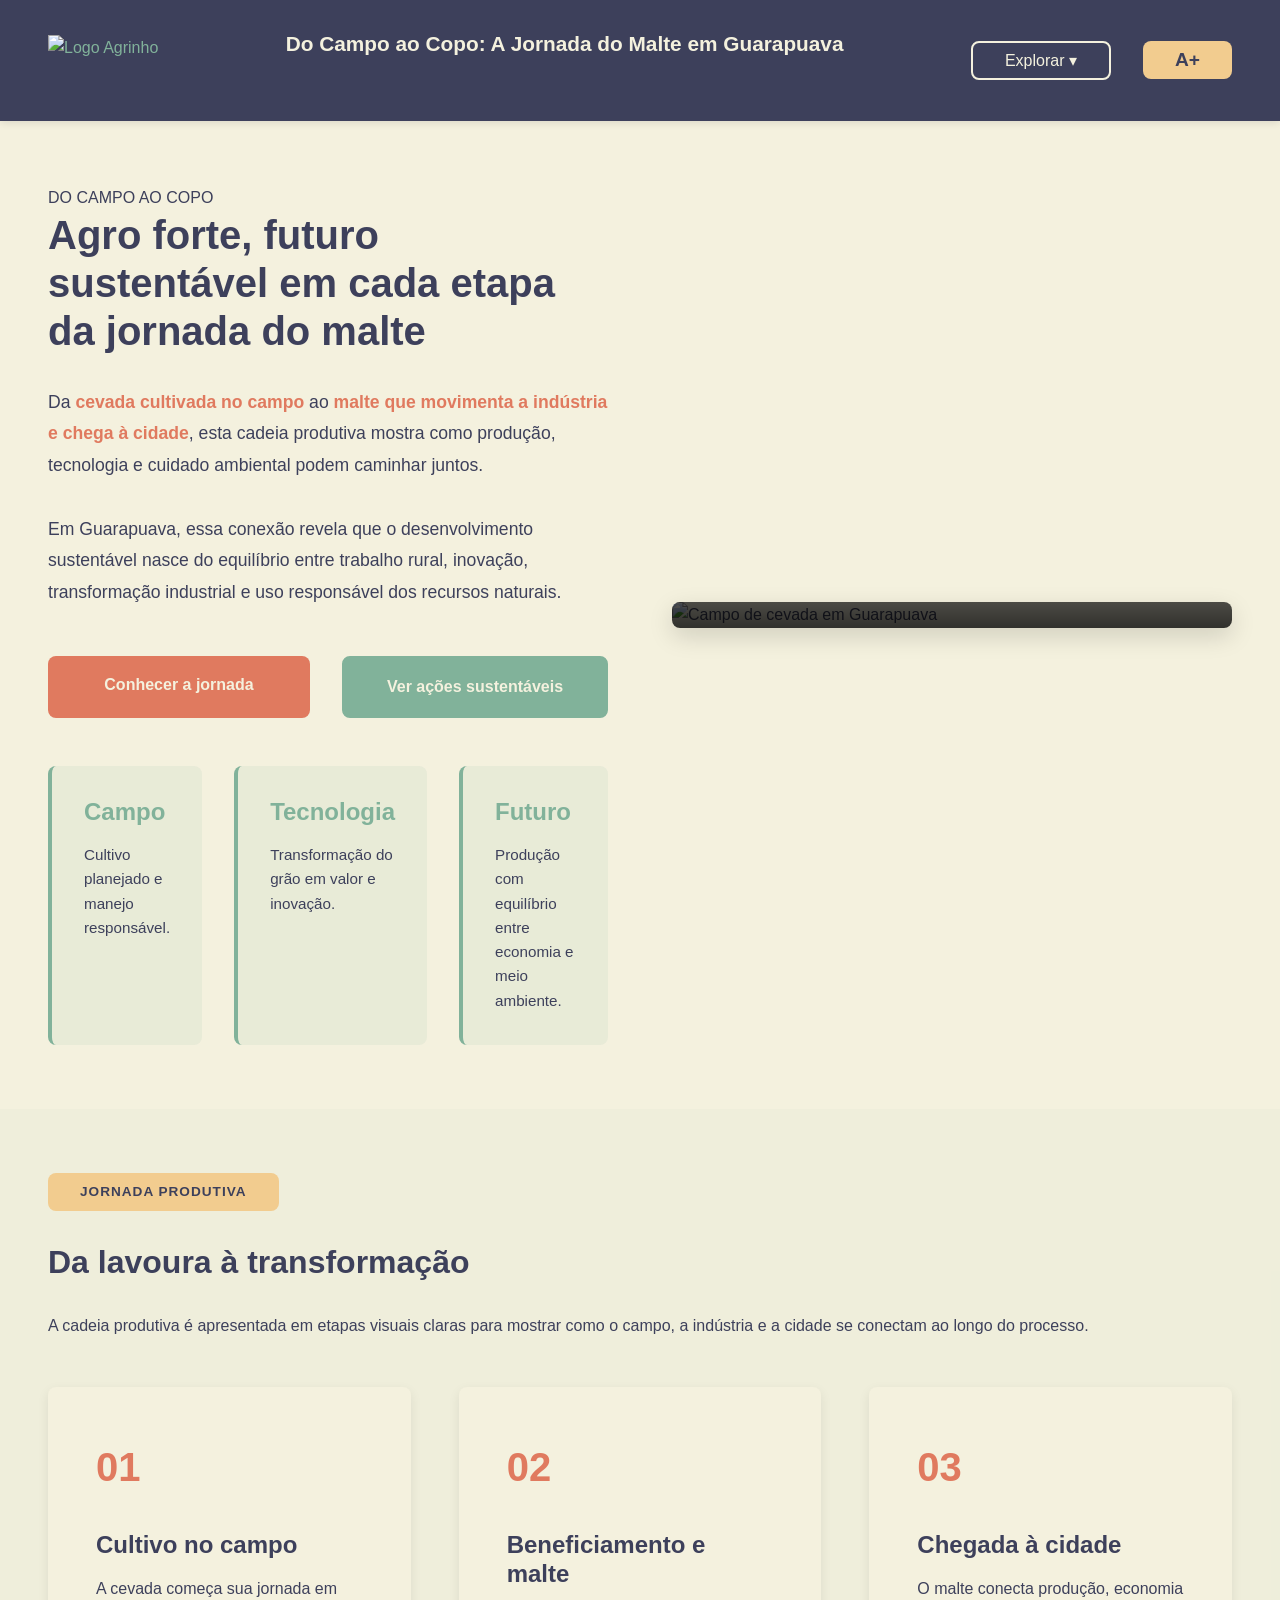
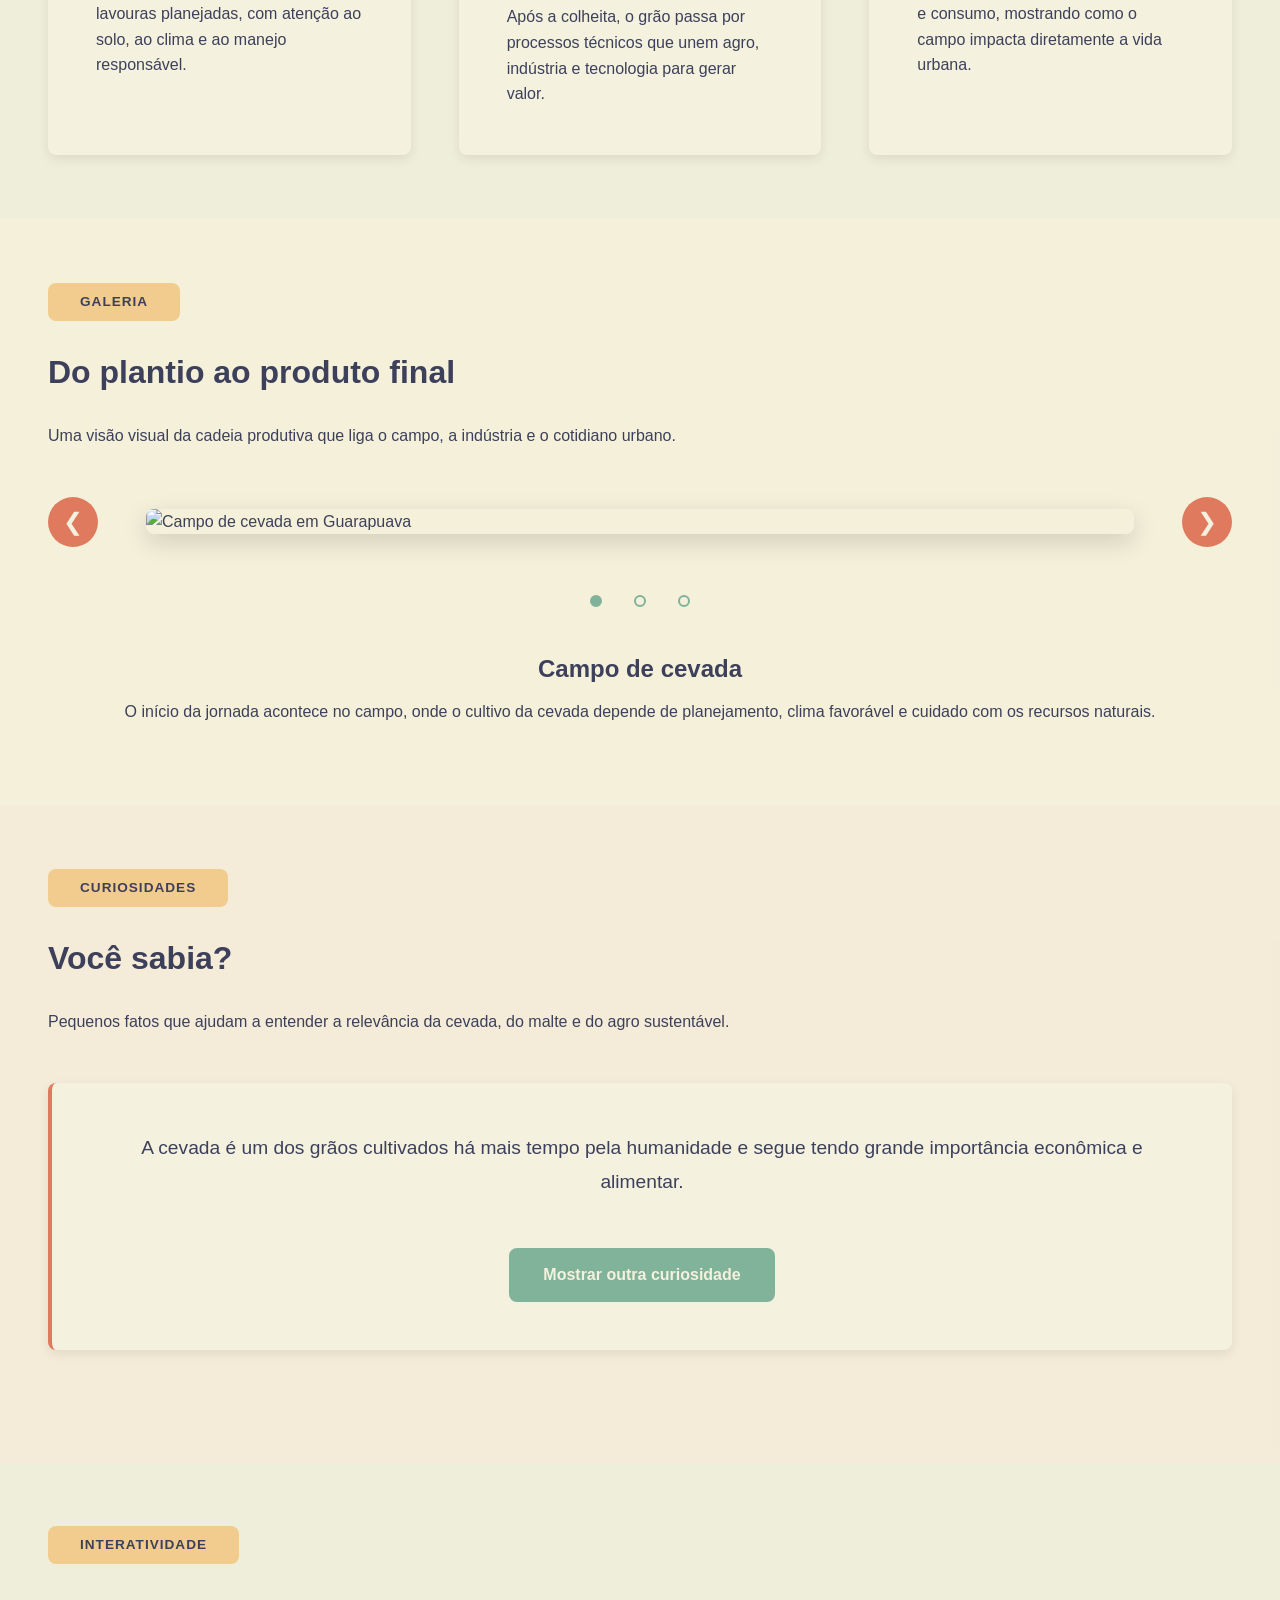
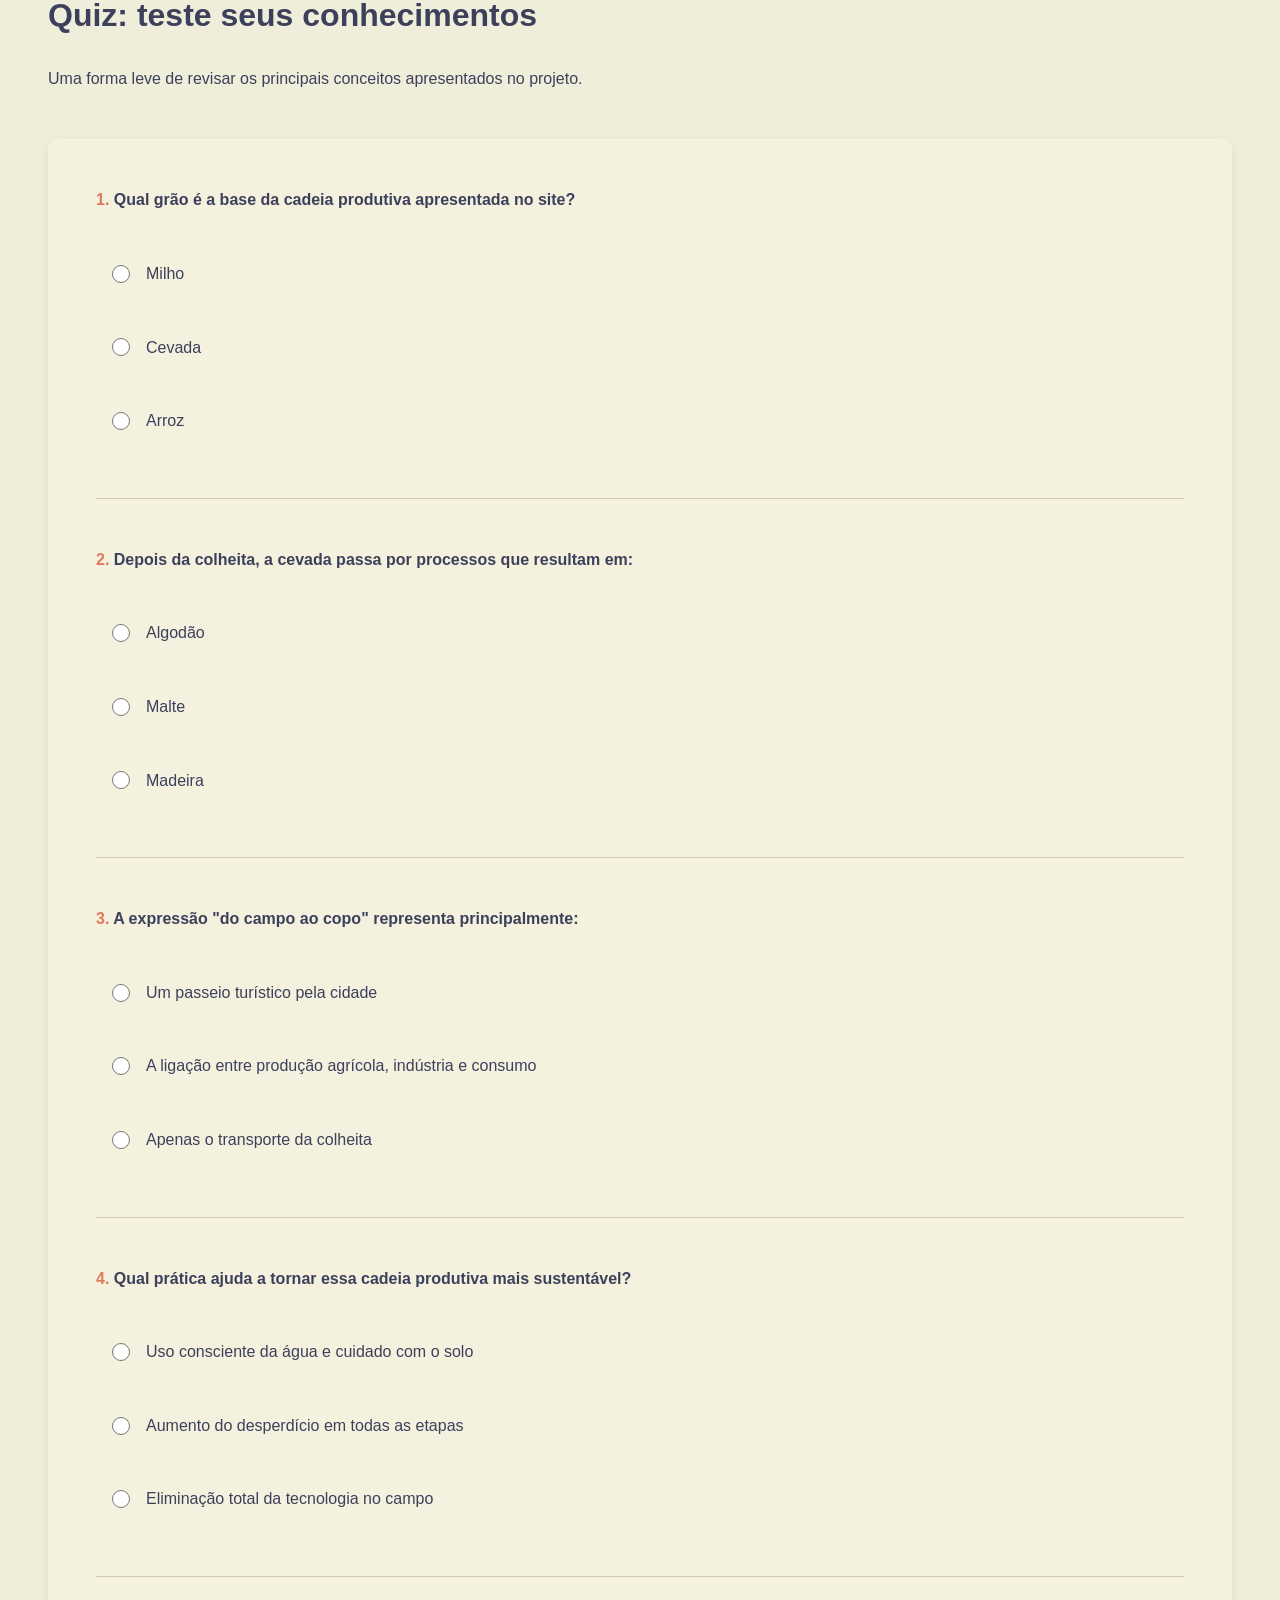
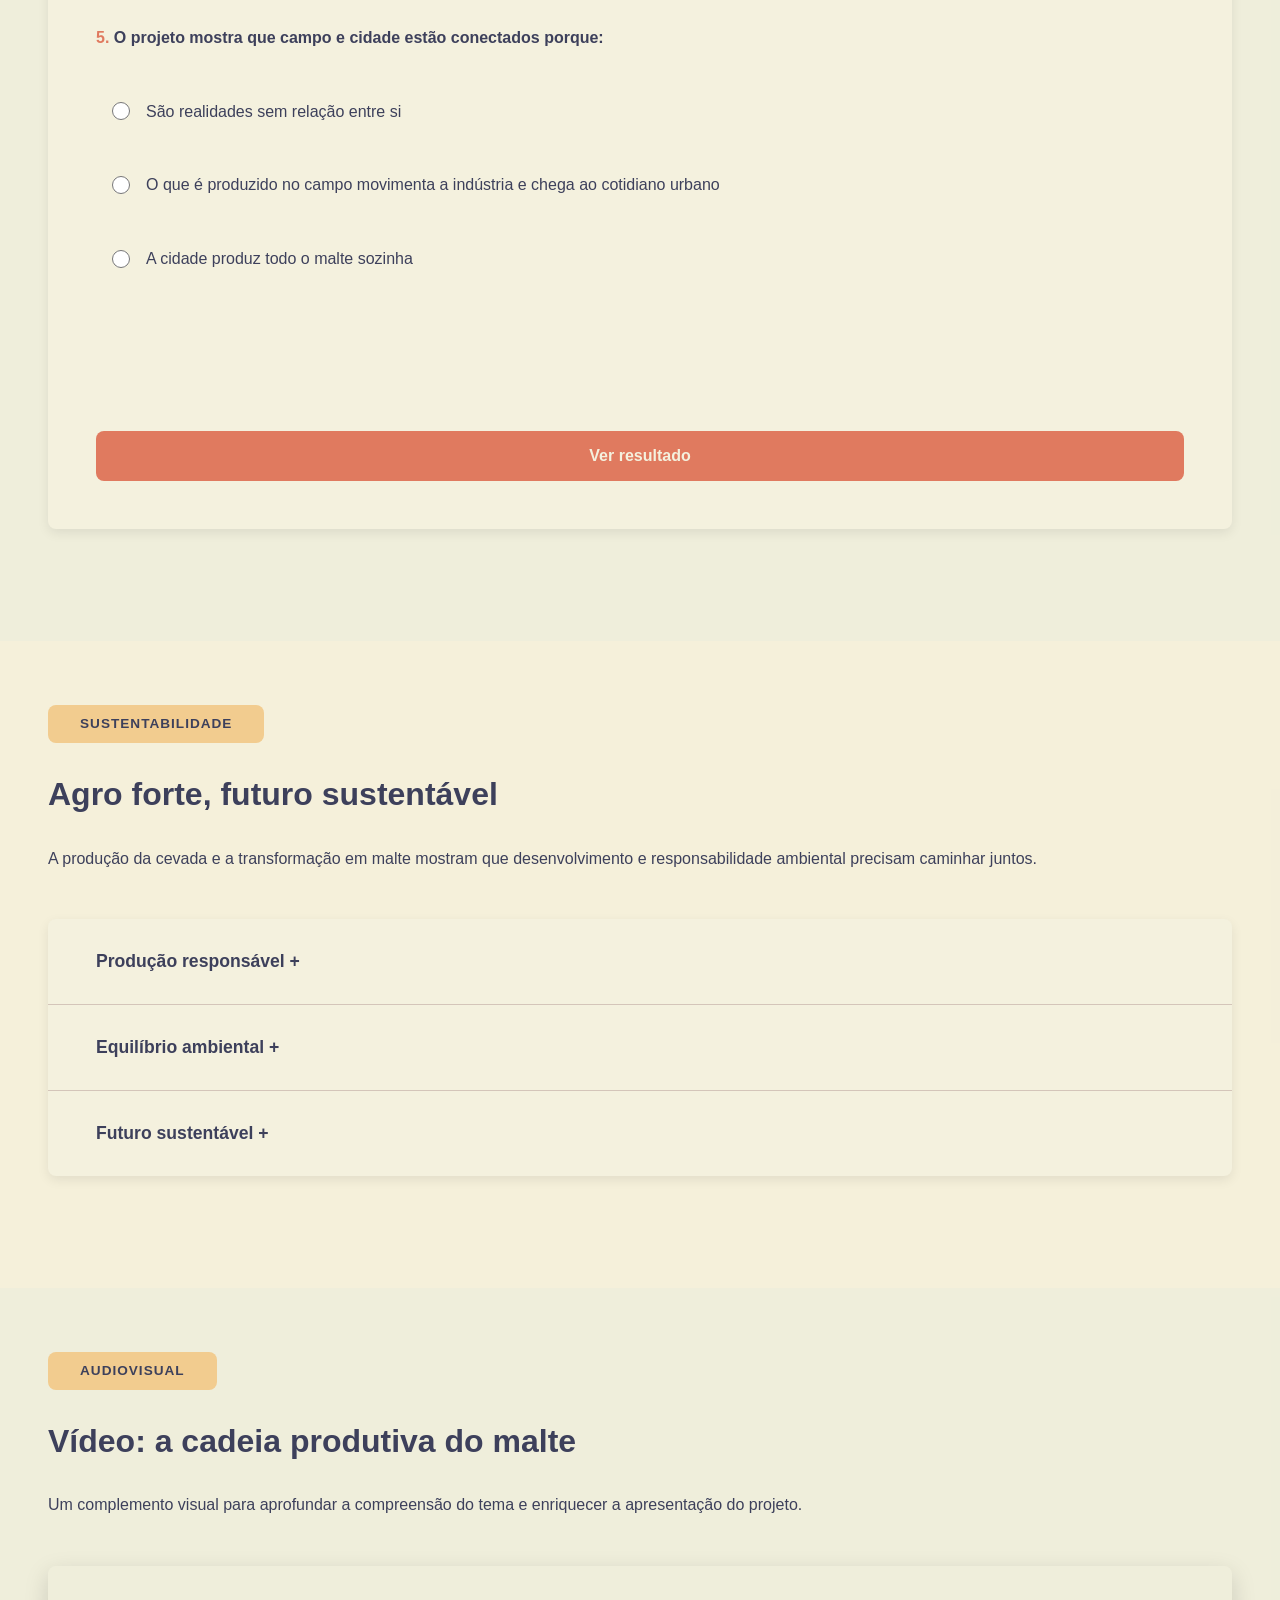
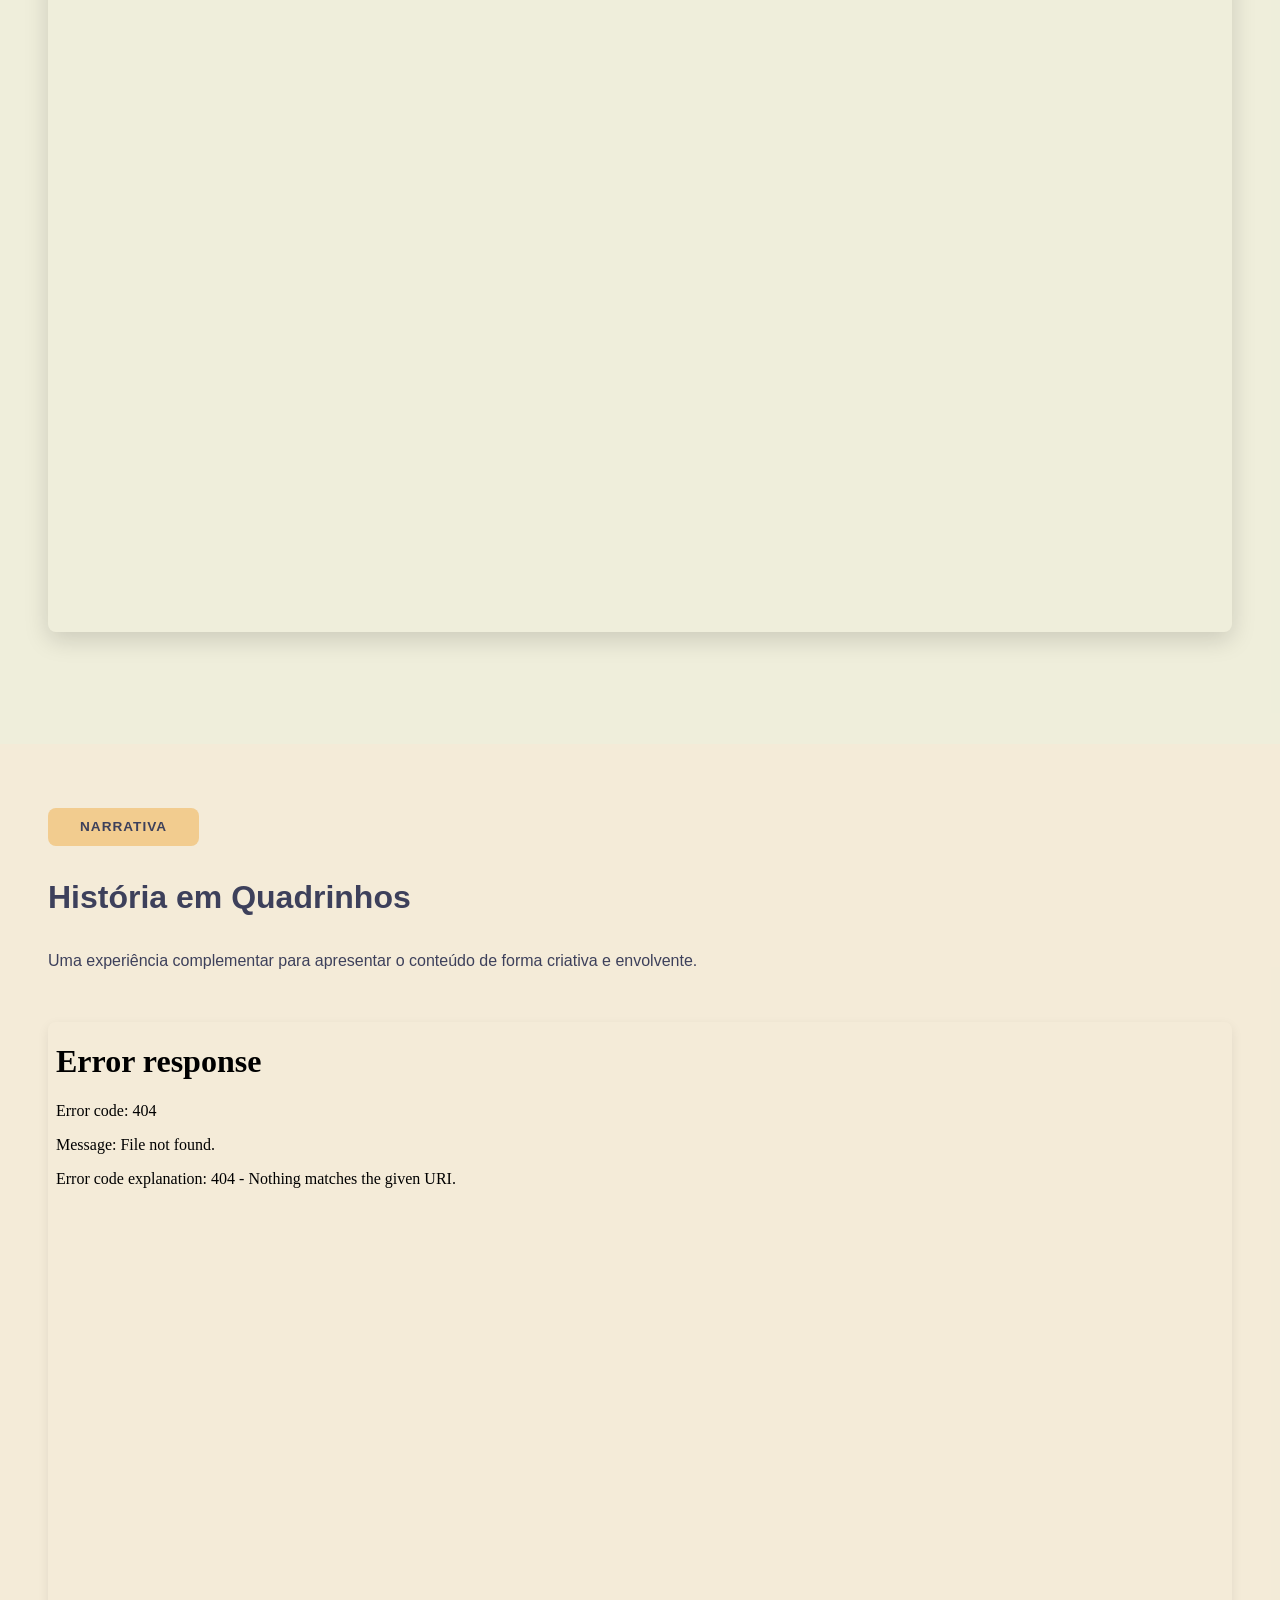
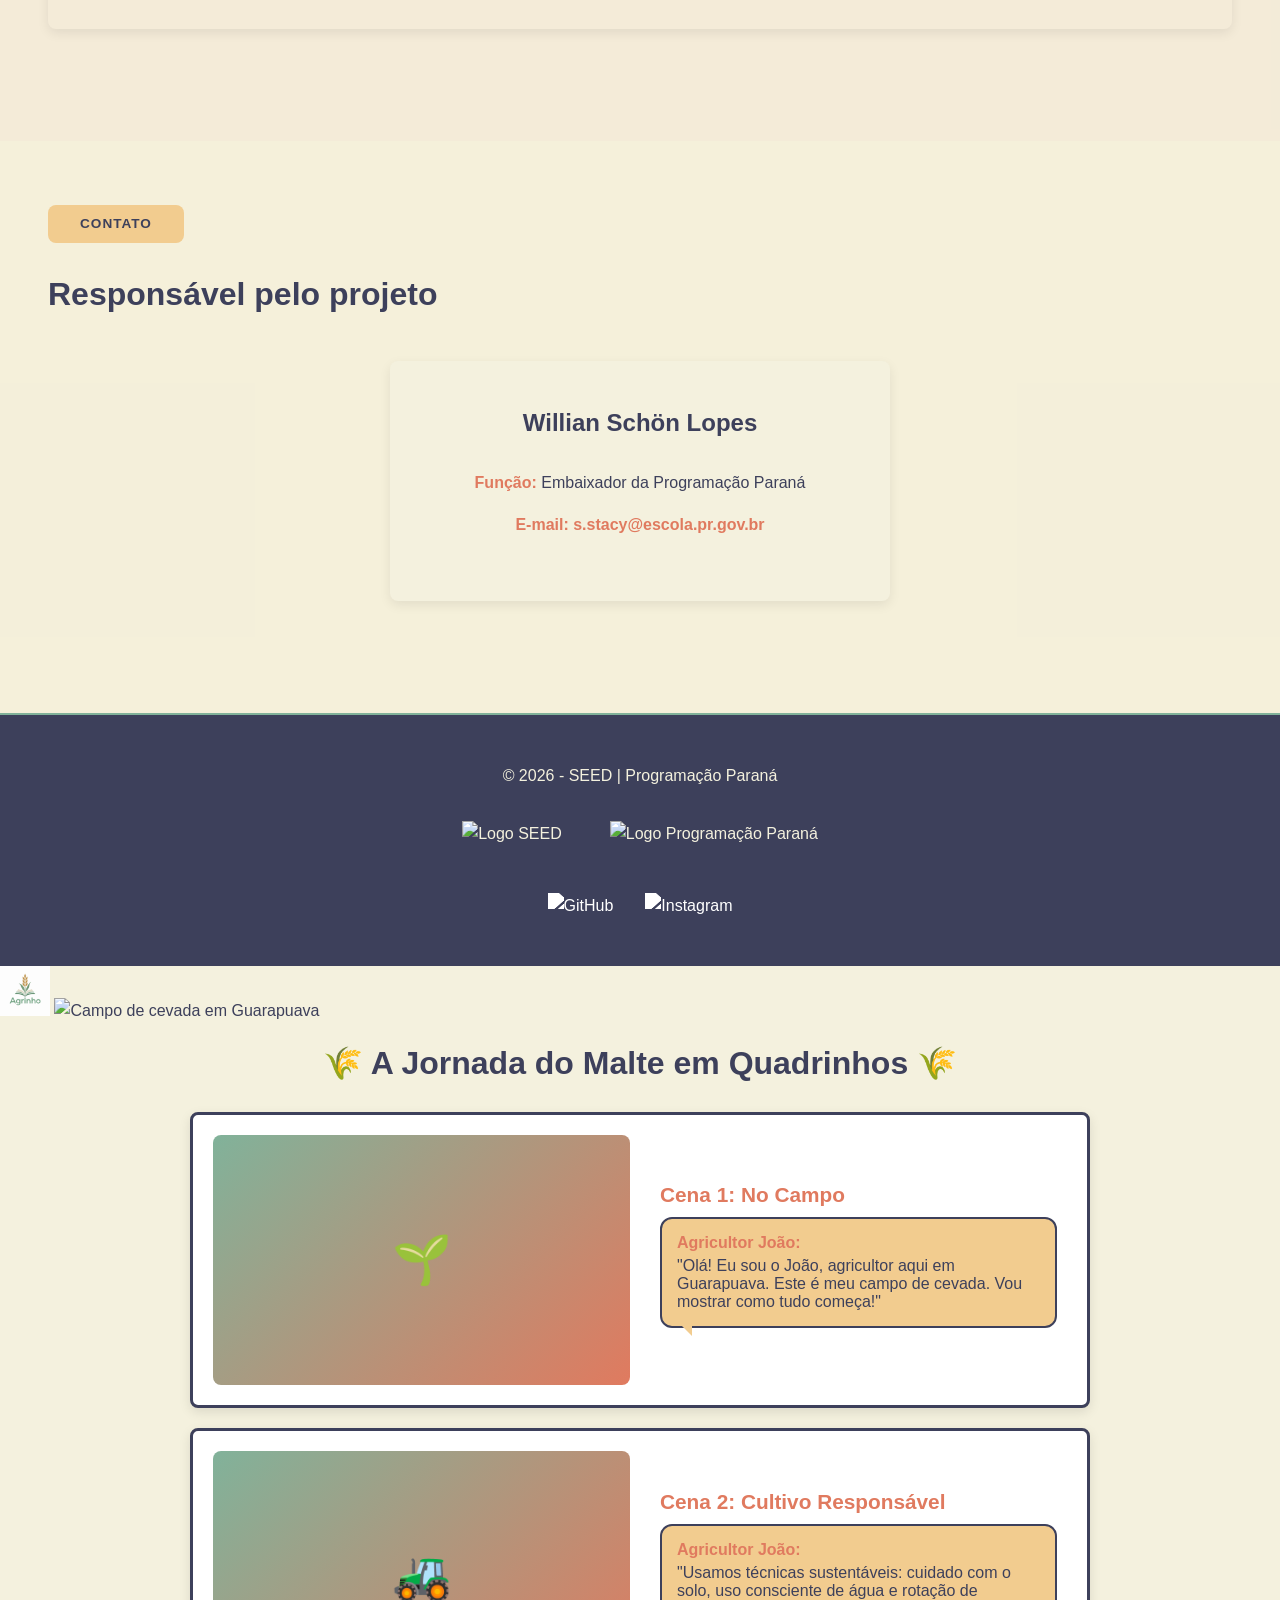
==== commit 9179a338: "Add images and iframe to index.htmld" ====
--- a/index.html
+++ b/index.html
@@ -298,3 +298,7 @@
     <script src="script.js"></script>
 </body>
 </html>
+<img src="./logo.png" alt="Logo Agrinho" class="logo">
+<img src="./Hero.png" alt="Campo de cevada em Guarapuava">
+<!-- ... outras imagens (remova ./img/) ... -->
+<iframe src="./hq.html" title="História em Quadrinhos" class="hq-iframe"></iframe>
